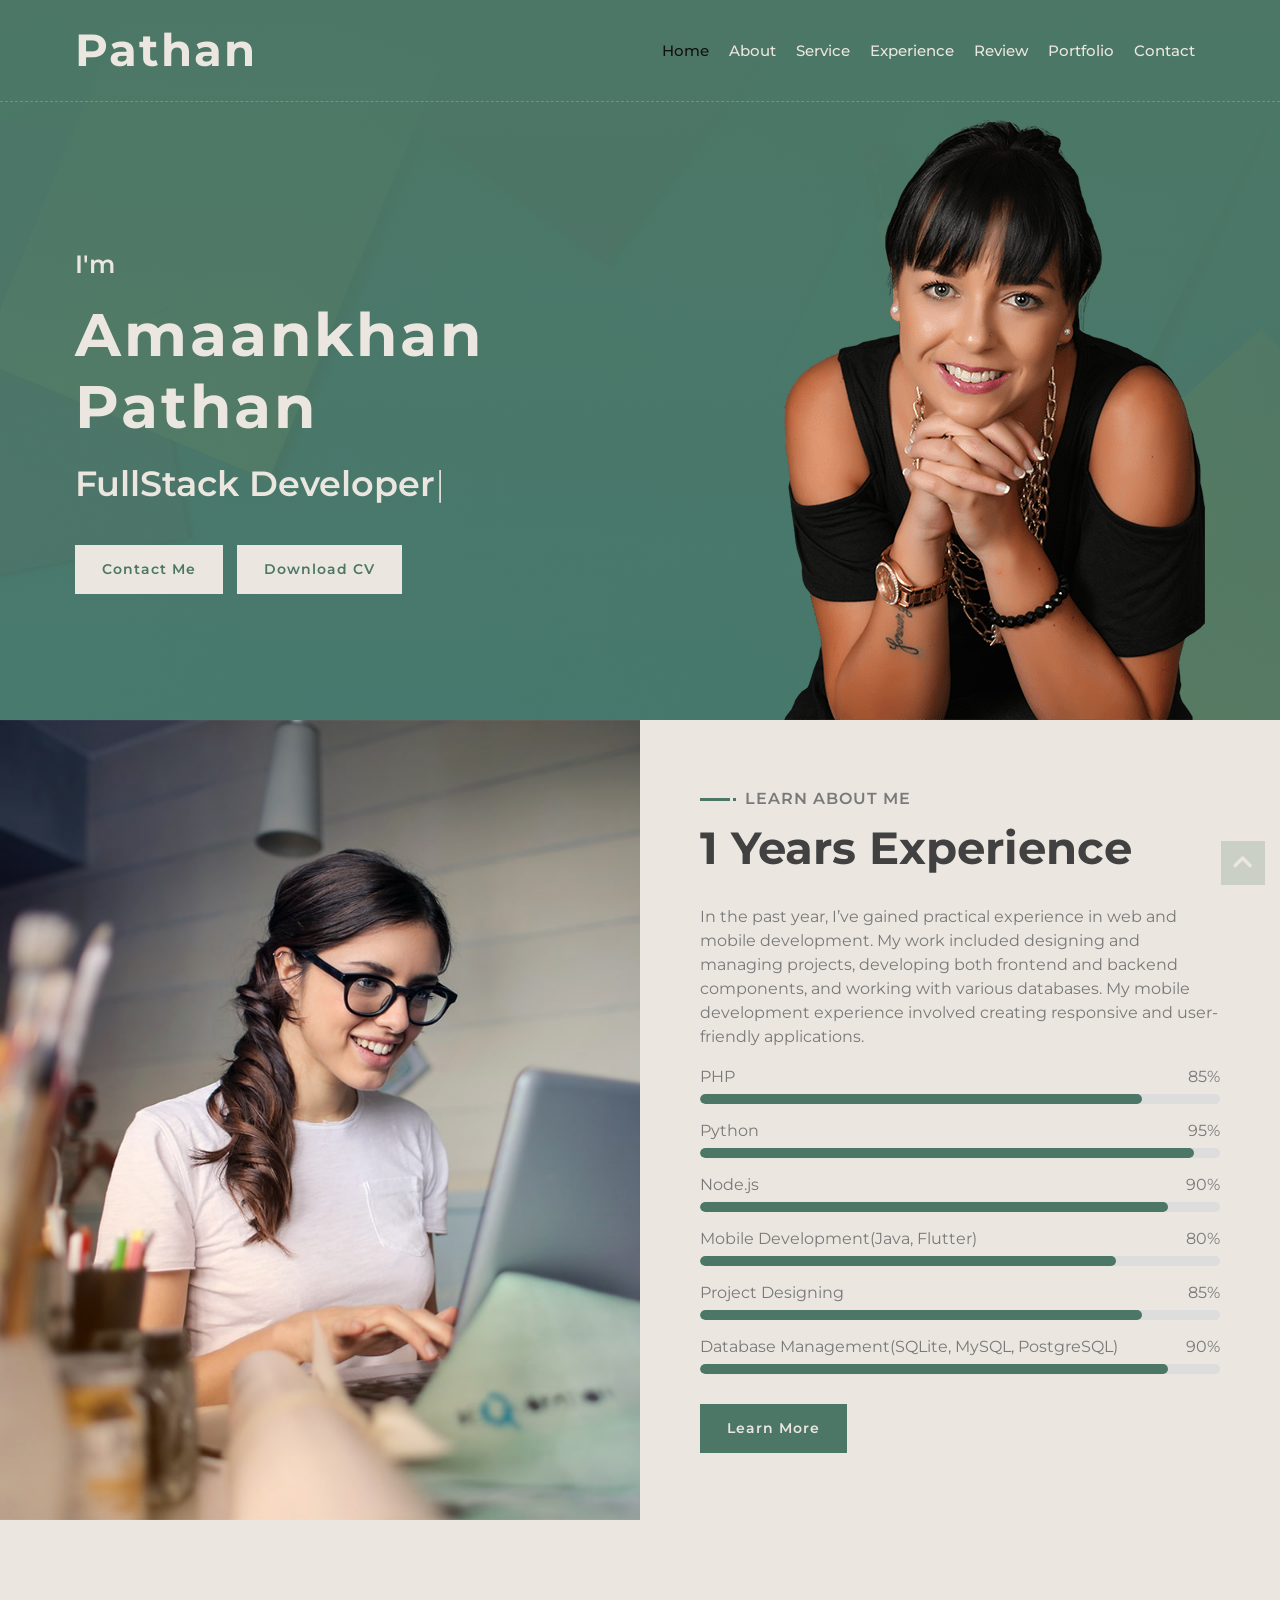
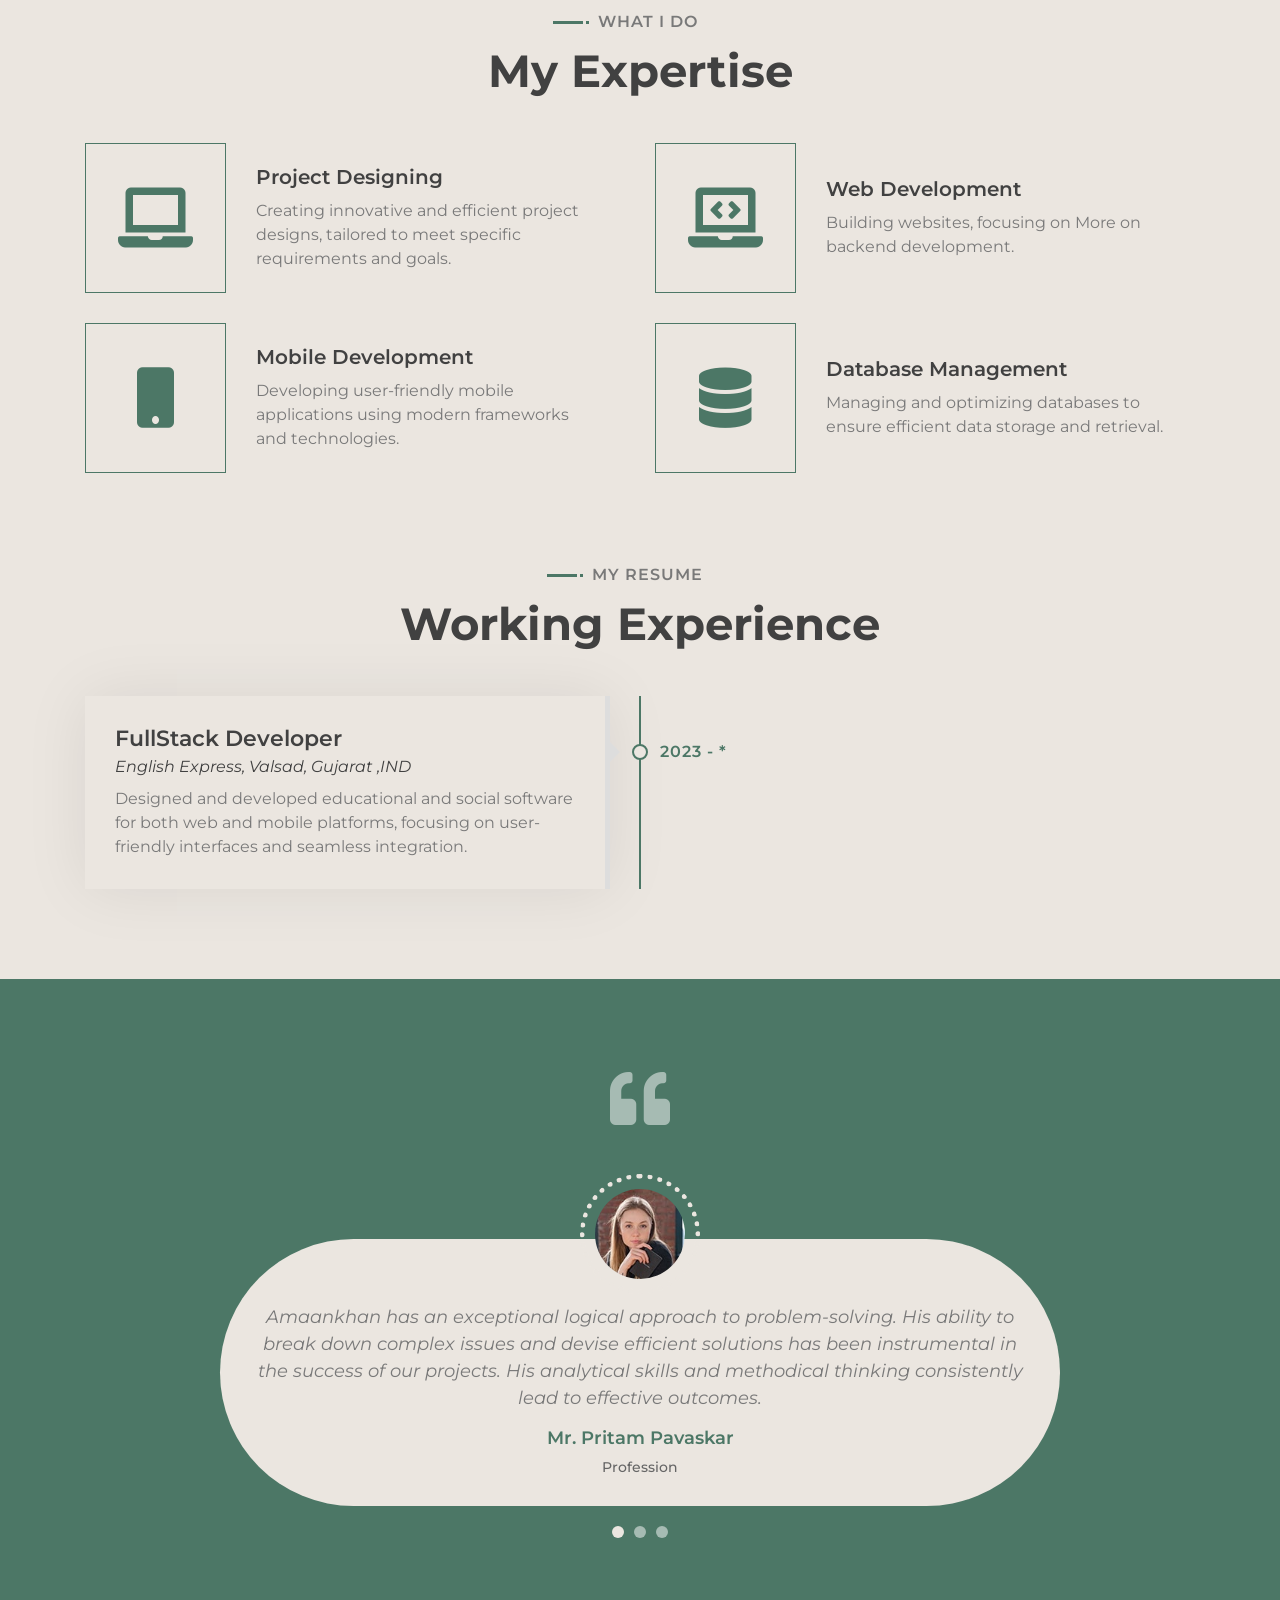
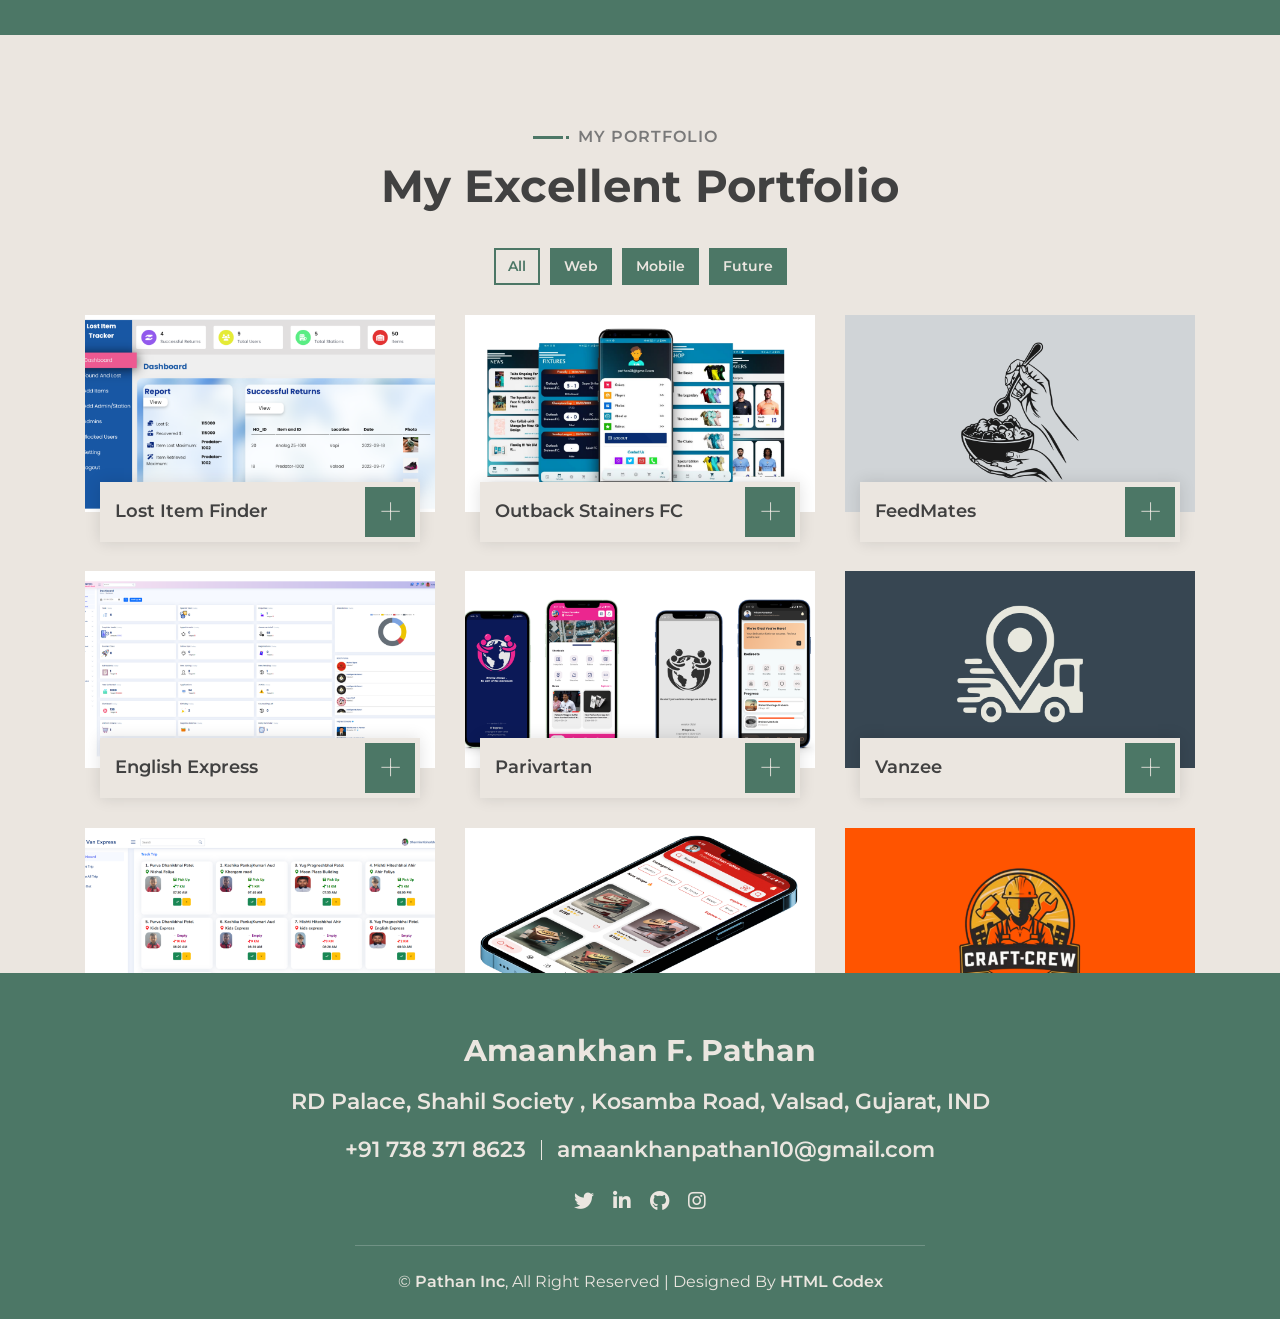
==== index.html @ 43e7b672 "Add files via upload" ====
<!DOCTYPE html>
<html lang="en">
    <head>
        <meta charset="utf-8">
        <title>Amaankhan Pathan - Portfolio</title>
        <meta content="width=device-width, initial-scale=1.0" name="viewport">
        <meta content="Free Website Template" name="keywords">
        <meta content="Free Website Template" name="description">

        <!-- Favicon -->
        <link href="img/favicon.ico" rel="icon">

        <!-- Google Font -->
        <link href="https://fonts.googleapis.com/css2?family=Montserrat:wght@300;400;500;600;700&display=swap" rel="stylesheet">

        <!-- CSS Libraries -->
        <link href="https://stackpath.bootstrapcdn.com/bootstrap/4.4.1/css/bootstrap.min.css" rel="stylesheet">
        <link href="https://cdnjs.cloudflare.com/ajax/libs/font-awesome/5.10.0/css/all.min.css" rel="stylesheet">
        <link href="lib/animate/animate.min.css" rel="stylesheet">
        <link href="lib/owlcarousel/assets/owl.carousel.min.css" rel="stylesheet">
        <link href="lib/lightbox/css/lightbox.min.css" rel="stylesheet">

        <!-- Template Stylesheet -->
        <link href="css/style.css" rel="stylesheet">
    </head>

    <body data-spy="scroll" data-target=".navbar" data-offset="51">
        <!-- Nav Bar Start -->
        <div class="navbar navbar-expand-lg bg-light navbar-light">
            <div class="container-fluid">
                <a href="index.html" class="navbar-brand">Pathan</a>
                <button type="button" class="navbar-toggler" data-toggle="collapse" data-target="#navbarCollapse">
                    <span class="navbar-toggler-icon"></span>
                </button>

                <div class="collapse navbar-collapse justify-content-between" id="navbarCollapse">
                    <div class="navbar-nav ml-auto">
                        <a href="#home" class="nav-item nav-link active">Home</a>
                        <a href="#about" class="nav-item nav-link">About</a>
                        <a href="#service" class="nav-item nav-link">Service</a>
                        <a href="#experience" class="nav-item nav-link">Experience</a>
                        <a href="#review" class="nav-item nav-link">Review</a>
                        <a href="#portfolio" class="nav-item nav-link">Portfolio</a>
                        <a href="#contact" class="nav-item nav-link">Contact</a>
                    </div>
                </div>
            </div>
        </div>
        <!-- Nav Bar End -->


        <!-- Hero Start -->
        <div class="hero" id="home">
            <div class="container-fluid">
                <div class="row align-items-center">
                    <div class="col-sm-12 col-md-6">
                        <div class="hero-content">
                            <div class="hero-text">
                                <p>I'm</p>
                                <h1>Amaankhan Pathan</h1>
                                <h2></h2>
                                <div class="typed-text">FullStack Developer</div>
                            </div>
                            <div class="hero-btn">
                                <a class="btn " href="#contact">Contact Me</a>
                                <a class="btn" href="resource/AmaanCV.pdf" download="AmaanCV.pdf" >Download CV</a>
                            </div>
                        </div>
                    </div>
                    <div class="col-sm-12 col-md-6 d-none d-md-block">
                        <div class="hero-image">
                            <img src="img/hero.png" alt="Hero Image">
                        </div>
                    </div>
                </div>
            </div>
        </div>
        <!-- Hero End -->


        <!-- About Start -->
        <div class="about wow fadeInUp" data-wow-delay="0.1s" id="about">
            <div class="container-fluid">
                <div class="row align-items-center">
                    <div class="col-lg-6">
                        <div class="about-img">
                            <img src="img/about.jpg" alt="Image">
                        </div>
                    </div>
                    <div class="col-lg-6">
                        <div class="about-content">
                            <div class="section-header text-left">
                                <p>Learn About Me</p>
                                <h2>1 Years Experience</h2>
                            </div>
                            <div class="about-text">
                                <p>
                                    In the past year, I’ve gained practical experience in web and mobile development. My work included designing and managing projects, developing both frontend and backend components, and working with various databases. My mobile development experience involved creating responsive and user-friendly applications.
                                </p>
                            </div>
                            <div class="skills">

                                <div class="skill-name">
                                    <p>PHP</p><p>85%</p>
                                </div>
                                <div class="progress">
                                    <div class="progress-bar" role="progressbar" aria-valuenow="85" aria-valuemin="0" aria-valuemax="100" style="width: 85%;"></div>
                                </div>
                                
                                <div class="skill-name">
                                    <p>Python</p><p>95%</p>
                                </div>
                                <div class="progress">
                                    <div class="progress-bar" role="progressbar" aria-valuenow="95" aria-valuemin="0" aria-valuemax="100" style="width: 95%;"></div>
                                </div>
                                
                                <div class="skill-name">
                                    <p>Node.js</p><p>90%</p>
                                </div>
                                <div class="progress">
                                    <div class="progress-bar" role="progressbar" aria-valuenow="90" aria-valuemin="0" aria-valuemax="100" style="width: 90%;"></div>
                                </div>
                                
                                <div class="skill-name">
                                    <p>Mobile Development(Java, Flutter)</p><p>80%</p>
                                </div>
                                <div class="progress">
                                    <div class="progress-bar" role="progressbar" aria-valuenow="80" aria-valuemin="0" aria-valuemax="100" style="width: 80%;"></div>
                                </div>

                                <div class="skill-name">
                                    <p>Project Designing</p><p>85%</p>
                                </div>
                                <div class="progress">
                                    <div class="progress-bar" role="progressbar" aria-valuenow="85" aria-valuemin="0" aria-valuemax="100" style="width: 85%;"></div>
                                </div>
                                
                                <div class="skill-name">
                                    <p>Database Management(SQLite, MySQL, PostgreSQL)</p><p>90%</p>
                                </div>
                                <div class="progress">
                                    <div class="progress-bar" role="progressbar" aria-valuenow="90" aria-valuemin="0" aria-valuemax="100" style="width: 90%;"></div>
                                </div>
                                
                                

                            </div>
                            <a class="btn" href="">Learn More</a>
                        </div>
                    </div>
                </div>
            </div>
        </div>
        <!-- About End -->
        
        
        <!-- Service Start -->
        <div class="service" id="service">
            <div class="container">
                <div class="section-header text-center wow zoomIn" data-wow-delay="0.1s">
                    <p>What I do</p>
                    <h2>My Expertise</h2>
                </div>
                <div class="row">
                    <div class="col-lg-6 wow fadeInUp" data-wow-delay="0.0s">
                        <div class="service-item">
                            <div class="service-icon">
                                <i class="fa fa-laptop"></i>
                            </div>
                            <div class="service-text">
                                <h3>Project Designing</h3>
                                <p>
                                    Creating innovative and efficient project designs, tailored to meet specific requirements and goals.
                                </p>
                            </div>
                        </div>
                    </div>
                    <div class="col-lg-6 wow fadeInUp" data-wow-delay="0.2s">
                        <div class="service-item">
                            <div class="service-icon">
                                <i class="fa fa-laptop-code"></i>
                            </div>
                            <div class="service-text">
                                <h3>Web Development</h3>
                                <p>
                                    Building websites, focusing on More on backend development.
                                </p>
                            </div>
                        </div>
                    </div>
                    <div class="col-lg-6 wow fadeInUp" data-wow-delay="0.4s">
                        <div class="service-item">
                            <div class="service-icon">
                                <i class="fa fa-mobile"></i>
                            </div>
                            <div class="service-text">
                                <h3>Mobile Development</h3>
                                <p>
                                    Developing user-friendly mobile applications using modern frameworks and technologies.
                                </p>
                            </div>
                        </div>
                    </div>
                    <div class="col-lg-6 wow fadeInUp" data-wow-delay="0.6s">
                        <div class="service-item">
                            <div class="service-icon">
                                <i class="fa fa-database"></i>
                            </div>
                            <div class="service-text">
                                <h3>Database Management</h3>
                                <p>
                                    Managing and optimizing databases to ensure efficient data storage and retrieval.
                                </p>
                            </div>
                        </div>
                    </div>
                </div>
            </div>
        </div>
        
        <!-- Service End -->
        
        
         <!-- Experience Start -->
        <div class="experience" id="experience">
            <div class="container">
                <header class="section-header text-center wow zoomIn" data-wow-delay="0.1s">
                    <p>My Resume</p>
                    <h2>Working Experience</h2>
                </header>
                <div class="timeline">
                    <div class="timeline-item left wow slideInLeft" data-wow-delay="0.1s">
                        <div class="timeline-text">
                            <div class="timeline-date">2023 - * </div>
                            <h2>FullStack Developer</h2>
                            <h4>English Express, Valsad, Gujarat ,IND</h4>
                            <p>
                                Designed and developed educational and social software for both web and mobile platforms, focusing on user-friendly interfaces and seamless integration.
                            </p>
                        </div>
                    </div>
                </div>
            </div>
        </div>
        <!-- Job Experience End -->
        
           
        <!-- Testimonial Start -->
        <div class="testimonial wow fadeInUp" data-wow-delay="0.1s" id="review">
            <div class="container">
                <div class="testimonial-icon">
                    <i class="fa fa-quote-left"></i>
                </div>
                <div class="owl-carousel testimonials-carousel">
                    <div class="testimonial-item">
                        <div class="testimonial-img">
                            <img src="img/testimonial-1.jpg" alt="Image">
                        </div>
                        <div class="testimonial-text">
                            <p>
                                Amaankhan has an exceptional logical approach to problem-solving. His ability to break down complex issues and devise efficient solutions has been instrumental in the success of our projects. His analytical skills and methodical thinking consistently lead to effective outcomes.
                            </p>
                            <h3>Mr. Pritam Pavaskar</h3>
                            <h4>Profession</h4>
                        </div>
                    </div>
                    <div class="testimonial-item">
                        <div class="testimonial-img">
                            <img src="img/testimonial-2.jpg" alt="Image">
                        </div>
                        <div class="testimonial-text">
                            <p>
                                Amaankhan consistently exceeds expectations in fulfilling client requirements. He listens carefully, understands the needs thoroughly, and delivers solutions that are not only on point but also enhance the overall user experience. His dedication to meeting and surpassing client goals is truly commendable.
                            </p>
                            <h3>Mr. Nizam Khan</h3>
                            <h4>Profession</h4>
                        </div>
                    </div>
                    <div class="testimonial-item">
                        <div class="testimonial-img">
                            <img src="img/testimonial-3.jpg" alt="Image">
                        </div>
                        <div class="testimonial-text">
                            <p>
                                Amaankhan's innovative mindset sets him apart from others. He approaches every project with creativity and a fresh perspective, always striving to introduce unique and effective solutions. His ability to think outside the box has resulted in some of the most distinctive and successful projects we've seen.
                            </p>
                            <h3>Mr Dhruv Surti</h3>
                            <h4>Profession</h4>
                        </div>
                    </div>
                </div>
            </div>
        </div>
        <!-- Testimonial End -->

      

        <!-- Portfolio Start -->
        <div class="portfolio" id="portfolio">
            <div class="container">
                <div class="section-header text-center wow zoomIn" data-wow-delay="0.1s">
                    <p>My Portfolio</p>
                    <h2>My Excellent Portfolio</h2>
                </div>
                <div class="row">
                    <div class="col-12">
                        <ul id="portfolio-filter">
                            <li data-filter="*" class="filter-active">All</li>
                            <li data-filter=".filter-1">Web</li>
                            <li data-filter=".filter-2">Mobile</li>
                            <li data-filter=".filter-3">Future</li>
                        </ul>
                    </div>
                </div>
                <div class="row portfolio-container">

                    <div class="col-lg-4 col-md-6 col-sm-12 portfolio-item filter-1 wow fadeInUp" data-wow-delay="0.0s">
                        <div class="portfolio-wrap">
                            <div class="portfolio-img">
                                <img src="img/portfolio-1.png" alt="Image">
                            </div>
                            <div class="portfolio-text">
                                <h3>Lost Item Finder</h3>
                                <a class="btn" href="img/portfolio-1.png" data-lightbox="portfolio">+</a>
                            </div>
                        </div>
                    </div>

                    <div class="col-lg-4 col-md-6 col-sm-12 portfolio-item filter-2 wow fadeInUp" data-wow-delay="0.2s">
                        <div class="portfolio-wrap">
                            <div class="portfolio-img">
                                <img src="img/portfolio-2.png" alt="Image">
                            </div>
                            <div class="portfolio-text">
                                <h3>Outback Stainers FC</h3>
                                <a class="btn" href="img/portfolio-2.png" data-lightbox="portfolio">+</a>
                            </div>
                        </div>
                    </div>

                    <div class="col-lg-4 col-md-6 col-sm-12 portfolio-item filter-3 wow fadeInUp" data-wow-delay="0.4s">
                        <div class="portfolio-wrap">
                            <div class="portfolio-img">
                                <img src="img/portfolio-3.png" alt="Image">
                            </div>
                            <div class="portfolio-text">
                                <h3>FeedMates</h3>
                                <a class="btn" href="img/portfolio-3.png" data-lightbox="portfolio">+</a>
                            </div>
                        </div>
                    </div>

                    <div class="col-lg-4 col-md-6 col-sm-12 portfolio-item filter-1 wow fadeInUp" data-wow-delay="0.6s">
                        <div class="portfolio-wrap">
                            <div class="portfolio-img">
                                <img src="img/portfolio-4.png" alt="Image">
                            </div>
                            <div class="portfolio-text">
                                <h3>English Express</h3>
                                <a class="btn" href="img/portfolio-4.png" data-lightbox="portfolio">+</a>
                            </div>
                        </div>
                    </div>

                    <div class="col-lg-4 col-md-6 col-sm-12 portfolio-item filter-2 wow fadeInUp" data-wow-delay="0.8s">
                        <div class="portfolio-wrap">
                            <div class="portfolio-img">
                                <img src="img/portfolio-5.png" alt="Image">
                            </div>
                            <div class="portfolio-text">
                                <h3>Parivartan</h3>
                                <a class="btn" href="img/portfolio-5.png" data-lightbox="portfolio">+</a>
                            </div>
                        </div>
                    </div>

                    <div class="col-lg-4 col-md-6 col-sm-12 portfolio-item filter-3 wow fadeInUp" data-wow-delay="1s">
                        <div class="portfolio-wrap">
                            <div class="portfolio-img">
                                <img src="img/portfolio-6.png" alt="Image">
                            </div>
                            <div class="portfolio-text">
                                <h3>Vanzee</h3>
                                <a class="btn" href="img/portfolio-6.png" data-lightbox="portfolio">+</a>
                            </div>
                        </div>
                    </div>

                    <div class="col-lg-4 col-md-6 col-sm-12 portfolio-item filter-1 wow fadeInUp" data-wow-delay="0.0s">
                        <div class="portfolio-wrap">
                            <div class="portfolio-img">
                                <img src="img/portfolio-7.png" alt="Image">
                            </div>
                            <div class="portfolio-text">
                                <h3>Van Express</h3>
                                <a class="btn" href="img/portfolio-7.png" data-lightbox="portfolio">+</a>
                            </div>
                        </div>
                    </div>

                    <div class="col-lg-4 col-md-6 col-sm-12 portfolio-item filter-2 wow fadeInUp" data-wow-delay="0.2s">
                        <div class="portfolio-wrap">
                            <div class="portfolio-img">
                                <img src="img/portfolio-8.png" alt="Image">
                            </div>
                            <div class="portfolio-text">
                                <h3>Nike Ecommerce</h3>
                                <a class="btn" href="img/portfolio-8.png" data-lightbox="portfolio">+</a>
                            </div>
                        </div>
                    </div>

                    <div class="col-lg-4 col-md-6 col-sm-12 portfolio-item filter-3 wow fadeInUp" data-wow-delay="0.4s">
                        <div class="portfolio-wrap">
                            <div class="portfolio-img">
                                <img src="img/portfolio-9.png" alt="Image">
                            </div>
                            <div class="portfolio-text">
                                <h3>CraftCrew</h3>
                                <a class="btn" href="img/portfolio-9.png" data-lightbox="portfolio">+</a>
                            </div>
                        </div>
                    </div>

                </div>
            </div>
        </div>
        <!-- Portfolio End -->


        <!-- Footer Start -->
        <div class="footer wow fadeIn" id="contact" data-wow-delay="0.3s">
            <div class="container-fluid">
                <div class="container">
                    <div class="footer-info">
                        <h2>Amaankhan F. Pathan</h2>
                        <h3>RD Palace, Shahil Society , Kosamba Road, Valsad, Gujarat, IND</h3>
                        <div class="footer-menu">
                            <p>+91 738 371 8623</p>
                            <p>amaankhanpathan10@gmail.com</p>
                        </div>
                        <div class="footer-social">
                            <a href=""><i class="fab fa-twitter"></i></a>
                            <a href=""><i class="fab fa-linkedin-in"></i></a>
                            <a href=""><i class="fab fa-github"></i></a>
                            <a href=""><i class="fab fa-instagram"></i></a>
                        </div>
                    </div>
                </div>
                <div class="container copyright">
                    <p>&copy; <a href="#">Pathan Inc</a>, All Right Reserved | 
					
					<!--/*** This template is free as long as you keep the footer author’s credit link/attribution link/backlink. If you'd like to use the template without the footer author’s credit link/attribution link/backlink, you can purchase the Credit Removal License from "https://htmlcodex.com/credit-removal". Thank you for your support. ***/-->
                    Designed By <a href="https://htmlcodex.com">HTML Codex</a></p>
                </div>
            </div>
        </div>
        <!-- Footer End -->
        
        
        <!-- Back to top button -->
        <a href="#" class="btn back-to-top"><i class="fa fa-chevron-up"></i></a>
        
        
        <!-- Pre Loader -->
        <div id="loader" class="show">
            <div class="loader"></div>
        </div>

        
        <!-- JavaScript Libraries -->
        <script src="https://code.jquery.com/jquery-3.4.1.min.js"></script>
        <script src="https://stackpath.bootstrapcdn.com/bootstrap/4.4.1/js/bootstrap.bundle.min.js"></script>
        <script src="lib/easing/easing.min.js"></script>
        <script src="lib/wow/wow.min.js"></script>
        <script src="lib/waypoints/waypoints.min.js"></script>
        <script src="lib/typed/typed.min.js"></script>
        <script src="lib/owlcarousel/owl.carousel.min.js"></script>
        <script src="lib/isotope/isotope.pkgd.min.js"></script>
        <script src="lib/lightbox/js/lightbox.min.js"></script>
        
        <!-- Contact Javascript File -->
        <script src="mail/jqBootstrapValidation.min.js"></script>
        <script src="mail/contact.js"></script>

        <!-- Template Javascript -->
        <script src="js/main.js"></script>
    </body>
</html>
---- css/style.css ----
/*******************************/
/********* General CSS *********/
/*******************************/
body {
    color: #797979;
    background: #ebe6e0;
    font-family: 'Montserrat', sans-serif;
}

h1,
h2, 
h3, 
h4,
h5, 
h6 {
    color: #414141;
}

a {
    color: #313131;
    transition: .3s;
}

a:hover,
a:active,
a:focus {
    color: #4c7766;
    outline: none;
    text-decoration: none;
}

.btn:focus,
.form-control:focus {
    box-shadow: none;
}

.container-fluid {
    max-width: 1366px;
}

.btn {
    padding: 12px 25px;
    font-size: 14px;
    font-weight: 600;
    letter-spacing: 1px;
    color: #ebe6e0;
    background: #4c7766;
    border: 2px solid transparent;
    border-radius: 0;
    box-shadow: inset 0 0 0 50px #4c7766;
    transition: ease-out 0.3s;
    -webkit-transition: ease-out 0.3s;
    -moz-transition: ease-out 0.3s;
}

.btn:hover {
    color: #4c7766;
    background: transparent;
    box-shadow: inset 0 0 0 0 #4c7766;
    border-color: #4c7766;
}

#loader {
    position: fixed;
    top: 0;
    right: 0;
    bottom: 0;
    left: 0;
    display: flex;
    align-items: center;
    justify-content: center;
    background: #ebe6e0;
    opacity: 0;
    visibility: hidden;
    -webkit-transition: opacity .3s ease-out, visibility 0s linear .3s;
    -o-transition: opacity .3s ease-out, visibility 0s linear .3s;
    transition: opacity .3s ease-out, visibility 0s linear .3s;
    z-index: 999;
}

#loader.show {
    -webkit-transition: opacity .6s ease-out, visibility 0s linear 0s;
    -o-transition: opacity .6s ease-out, visibility 0s linear 0s;
    transition: opacity .6s ease-out, visibility 0s linear 0s;
    visibility: visible;
    opacity: 1;
}

#loader .loader {
    position: relative;
    width: 45px;
    height: 45px;
    border: 5px solid #dddddd;
    border-top: 5px solid #4c7766;
    border-radius: 50%;
    -webkit-animation: spin 2s linear infinite;
    animation: spin 2s linear infinite;
}

@-webkit-keyframes spin {
    0% { -webkit-transform: rotate(0deg); }
    100% { -webkit-transform: rotate(360deg); }
}

@keyframes spin {
    0% { transform: rotate(0deg); }
    100% { transform: rotate(360deg); }
}

.back-to-top {
    position: fixed;
    display: none;
    width: 44px;
    height: 44px;
    padding: 8px 0;
    text-align: center;
    line-height: 1;
    font-size: 22px;
    right: 15px;
    bottom: 15px;
    z-index: 9;
}

.back-to-top i {
    color: #ebe6e0;
}

.back-to-top:hover i {
    color: #414141;
}


/**********************************/
/*********** Nav Bar CSS **********/
/**********************************/
.navbar {
    position: relative;
    transition: .5s;
    z-index: 999;
}

.navbar.nav-sticky {
    position: fixed;
    top: 0;
    width: 100%;
    box-shadow: 0 2px 5px rgba(0, 0, 0, .3);
}

.navbar .navbar-brand {
    margin: 0;
    font-size: 45px;
    line-height: 0px;
    font-weight: 700;
    letter-spacing: 2px;
    transition: .5s;
    
}

.navbar .navbar-brand img {
    max-width: 100%;
    max-height: 40px;
}

.navbar .dropdown-menu {
    margin-top: 0;
    border: 0;
    border-radius: 0;
    background: #f8f9fa;
}

@media (min-width: 992px) {
    .navbar {
        position: absolute;
        width: 100%;
        padding: 30px 60px;
        background: transparent !important;
        border-bottom: 1px dashed rgba(256, 256, 256, .2);
        z-index: 9;
    }
    
    .navbar.nav-sticky {
        padding: 10px 60px;
        background: #ebe6e0 !important;
    }
    
    .navbar .navbar-brand {
        color: #ebe6e0;
    }
    
    .navbar.nav-sticky .navbar-brand {
        color: #4c7766;
    }

    .navbar-light .navbar-nav .nav-link,
    .navbar-light .navbar-nav .nav-link:focus {
        padding: 10px 10px 8px 10px;
        color: #ebe6e0;
        font-size: 15px;
        font-weight: 500;
    }
    
    .navbar-light.nav-sticky .navbar-nav .nav-link,
    .navbar-light.nav-sticky .navbar-nav .nav-link:focus {
        color: #414141;
    }

    .navbar-light .navbar-nav .nav-link:hover,
    .navbar-light .navbar-nav .nav-link.active {
        color: #111111;
    }
    
    .navbar-light.nav-sticky .navbar-nav .nav-link:hover,
    .navbar-light.nav-sticky .navbar-nav .nav-link.active {
        color: #4c7766;
    }
}

@media (max-width: 991.98px) {   
    .navbar {
        padding: 15px;
        background: #ebe6e0 !important;
    }
    
    .navbar .navbar-brand {
        color: #4c7766;
    }
    
    .navbar .navbar-nav {
        margin-top: 15px;
    }
    
    .navbar a.nav-link {
        padding: 5px;
    }
    
    .navbar .dropdown-menu {
        box-shadow: none;
    }
}


/*******************************/
/********** Hero CSS ***********/
/*******************************/
.hero {
    position: relative;
    width: 100%;
    margin-bottom: 45px;
    padding: 120px 0 0 0;
    overflow: hidden;
    background: linear-gradient(#4c7766, #4c7766ef), url(../img/hero-bg.jpg);
    background-position: center;
    background-repeat: no-repeat;
    background-size: cover;
}

.hero .container-fluid {
    padding: 0;
}

.hero .hero-image {
    position: relative;
    text-align: right;
    padding-right: 75px;
}

.hero .hero-image img {
    max-width: 80%;
    max-height: 80%;
}

.hero .hero-content {
    position: relative;
    padding-left: 75px;
    display: flex;
    align-items: flex-start;
    justify-content: center;
    flex-direction: column;
}

.hero .hero-text p {
    color: #ebe6e0;
    font-size: 25px;
    font-weight: 600;
    margin-bottom: 15px;
}

.hero .hero-text h1 {
    color: #ebe6e0;
    font-size: 60px;
    font-weight: 700;
    letter-spacing: 3px;
    margin-bottom: 15px;
}

.hero .hero-text h2 {
    display: inline-block;
    margin: 0;
    height: 35px;
    color: #ebe6e0;
    font-size: 35px;
    font-weight: 600;
}

.hero .hero-text .typed-text {
    display: none;
}

.hero .hero-text .typed-cursor {
    font-size: 35px;
    font-weight: 300;
    color: #ebe6e0;
}

.hero .hero-btn .btn {
    margin-top: 35px;
    color: #4c7766;
    background: #ebe6e0;
    box-shadow: inset 0 0 0 50px #ebe6e0;
}

.hero .hero-btn .btn:hover {
    color: #ebe6e0;
    background: transparent;
    box-shadow: inset 0 0 0 0 #ebe6e0;
    border-color: #ebe6e0;
}

.hero .hero-btn .btn:first-child {
    margin-right: 10px;
}

@media (max-width: 991.98px) {
    .hero {
        padding-top: 60px;
    }
    
    .hero .hero-content {
        padding: 0 15px;
    }
    
    .hero .hero-text p {
        font-size: 20px;
    }
    
    .hero .hero-text h1 {
        font-size: 45px;
    }
    
    .hero .hero-text h2 {
        font-size: 25px;
        height: 25px;
    }
    
    .hero .hero-btn .btn {
        padding: 12px 30px;
        letter-spacing: 1px;
    }
}

@media (max-width: 767.98px) {
    .hero {
        padding-top: 60px;
        padding-bottom: 60px;
    }
    
    .hero,
    .hero .hero-text,
    .hero .hero-btn {
        width: 100%;
        text-align: center;
    }
    
    .hero .hero-text p {
        font-size: 18px;
    }
    
    .hero .hero-text h1 {
        font-size: 35px;
    }
    
    .hero .hero-text h2 {
        font-size: 22px;
        height: 22px;
    }
    
    .hero .hero-btn .btn {
        padding: 10px 15px;
        letter-spacing: 1px;
    }
}

@media (max-width: 575.98px) {
    .hero .hero-text p {
        font-size: 16px;
    }
    
    .hero .hero-text h1 {
        font-size: 30px;
    }
    
    .hero .hero-text h2 {
        font-size: 18px;
        height: 18px;
    }
    
    .hero .hero-btn .btn {
        padding: 8px 10px;
        letter-spacing: 0;
    }
}


/*******************************/
/******* Section Header ********/
/*******************************/
.section-header {
    position: relative;
    margin-bottom: 45px;
}

.section-header p {
    display: inline-block;
    margin: 0 30px;
    margin-bottom: 10px;
    padding-left: 15px;
    position: relative;
    font-size: 16px;
    font-weight: 600;
    letter-spacing: 1px;
    text-transform: uppercase;
    background: #ebe6e0;
}

.section-header p::before {
    position: absolute;
    content: "";
    height: 3px;
    top: 11px;
    right: 0;
    left: -30px;
    background: #4c7766;
    z-index: -1;
}

.section-header p::after {
    position: absolute;
    content: "";
    width: 3px;
    height: 3px;
    top: 11px;
    left: 3px;
    background: #4c7766;
    z-index: 1;
}

.section-header h2 {
    margin: 0;
    position: relative;
    font-size: 45px;
    font-weight: 700;
}

@media (max-width: 767.98px) {
    .section-header h2 {
        font-size: 30px;
    }
}


/*******************************/
/********** About CSS **********/
/*******************************/
.about {
    position: relative;
    width: 100%;
    margin: -45px 0 45px 0;
}

.about .col-lg-6 {
    padding: 0;
}

.about .section-header {
    margin-bottom: 30px;
}

.about .about-img {
    position: relative;
    height: 100%;
}

.about .about-img img {
    position: relative;
    width: 100%;
    height: 100%;
    object-fit: cover;
}

.about .about-content {
    padding: 0 60px;
}

.about .about-text p {
    font-size: 16px;
}

.about .skills {
    margin-bottom: 30px;
}

.about .skill-name {
    margin-top: 15px;
}

.about .skill-name p {
    display: inline-block;
    margin-bottom: 5px;
    font-size: 16px;
    font-weight: 400;
}

.about .skill-name p:last-child {
    float: right;
}

.about .progress {
    height: 10px;
    border-radius: 10px;
    background: #dddddd;
}

.about .progress .progress-bar {
    width: 0px;
    background: #4c7766;
    border-radius: 10px;
    transition: 2s;
}

.about .about-text a.btn {
    margin-top: 15px;
}

@media (max-width: 991.98px) {
    .about .about-content {
        padding: 45px 15px 0 15px;
    }
}


/*******************************/
/******* Experience CSS ********/
/*******************************/
.experience {
    position: relative;
    padding: 45px 0 15px 0;
}

.experience .timeline {
    position: relative;
    width: 100%;
}

.experience .timeline::after {
    content: '';
    position: absolute;
    width: 2px;
    background: #4c7766;
    top: 0;
    bottom: 0;
    left: 50%;
    margin-left: -1px;
}

.experience .timeline .timeline-item {
    position: relative;
    background: inherit;
    width: 50%;
    margin-bottom: 30px;
}

.experience .timeline .timeline-item.left {
    left: 0;
    padding-right: 30px;
}

.experience .timeline .timeline-item.right {
    left: 50%;
    padding-left: 30px;
}

.experience .timeline .timeline-item::after {
    content: '';
    position: absolute;
    width: 16px;
    height: 16px;
    top: 48px;
    right: -8px;
    background: #ebe6e0;
    border: 2px solid #4c7766;
    border-radius: 16px;
    z-index: 1;
}

.experience .timeline .timeline-item.right::after {
    left: -8px;
}

.experience .timeline .timeline-item::before {
  content: '';
  position: absolute;
  width: 0;
  height: 0;
  top: 46px;
  right: 10px;
  z-index: 1;
  border: 10px solid;
  border-color: transparent transparent transparent #dddddd;
}

.experience .timeline .timeline-item.right::before {
  left: 10px;
  border-color: transparent #dddddd transparent transparent;
}

.experience .timeline .timeline-date {
    position: absolute;
    width: 100%;
    top: 44px;
    font-size: 16px;
    font-weight: 600;
    color: #4c7766;
    text-transform: uppercase;
    letter-spacing: 1px;
    z-index: 1;
}

.experience .timeline .timeline-item.left .timeline-date {
    text-align: left;
    left: calc(100% + 55px);
}

.experience .timeline .timeline-item.right .timeline-date {
    text-align: right;
    right: calc(100% + 55px);
}

.experience .timeline .timeline-text {
    padding: 30px;
    background: #ebe6e0;
    position: relative;
    border-right: 5px solid #dddddd;
    box-shadow: 0 0 60px rgba(0, 0, 0, .08);
}

.experience .timeline .timeline-item.right .timeline-text {
    border-right: none;
    border-left: 5px solid #dddddd;
}

.experience .timeline .timeline-text h2 {
    margin: 0 0 5px 0;
    font-size: 22px;
    font-weight: 600;
}

.experience .timeline .timeline-text h4 {
    margin: 0 0 10px 0;
    font-size: 16px;
    font-style: italic;
    font-weight: 400;
}

.experience .timeline .timeline-text p {
    margin: 0;
    font-size: 16px;
}

@media (max-width: 767.98px) {
    .experience .timeline::after {
        left: 8px;
    }

    .experience .timeline .timeline-item {
        width: 100%;
        padding-left: 38px;
    }
    
    .experience .timeline .timeline-item.left {
        padding-right: 0;
    }
    
    .experience .timeline .timeline-item.right {
        left: 0%;
        padding-left: 38px;
    }

    .experience .timeline .timeline-item.left::after, 
    .experience .timeline .timeline-item.right::after {
        left: 0;
    }
    
    .experience .timeline .timeline-item.left::before,
    .experience .timeline .timeline-item.right::before {
        left: 18px;
        border-color: transparent #dddddd transparent transparent;
    }
    
    .experience .timeline .timeline-item.left .timeline-date,
    .experience .timeline .timeline-item.right .timeline-date {
        position: relative;
        top: 0;
        right: auto;
        left: 0;
        text-align: left;
        margin-bottom: 10px;
    }
    
    .experience .timeline .timeline-item.left .timeline-text,
    .experience .timeline .timeline-item.right .timeline-text {
        border-right: none;
        border-left: 5px solid #dddddd;
    }
}


/*******************************/
/********* Service CSS *********/
/*******************************/
.service {
    position: relative;
    width: 100%;
    padding: 45px 0 15px 0;
}

.service .service-item {
    position: relative;
    margin-bottom: 30px;
    display: flex;
    align-items: center;
    box-shadow: inset 0 0 0 0 transparent;
    transition: ease-out 0.5s;
}

.service .service-item:hover {
    box-shadow: inset 800px 0 0 0 #4c7766;
}

.service .service-icon {
    position: relative;
    width: 150px;
    min-height: 150px;
    display: flex;
    align-items: center;
    justify-content: center;
    border: 1px solid #4c7766;
    background: #ebe6e0;
}

.service .service-icon i {
    position: relative;
    font-size: 60px;
    color: #4c7766;
    transition: .3s;
}

.service .service-item:hover i {
    font-size: 75px;
}

.service .service-text {
    position: relative;
    width: calc(100% - 120px);
    padding: 0 30px;
}

.service .service-text h3 {
    margin-bottom: 10px;
    font-size: 20px;
    font-weight: 600;
    transition: 1s;
}

.service .service-text p {
    margin: 0;
    font-size: 16px;
    transition: 1s;
}

.service .service-item:hover .service-text h3,
.service .service-item:hover .service-text p {
    color: #ebe6e0;
}

@media (max-width: 575.98px) {
    .service .service-text h3 {
        font-size: 16px;
        margin-bottom: 5px;
    }
    
    .service .service-text p {
        font-size: 14px;
    }
}


/*******************************/
/******** Portfolio CSS ********/
/*******************************/
.portfolio {
    position: relative;
    padding: 45px 0 15px 0;
}

.portfolio #portfolio-filter {
    padding: 0;
    margin: -15px 0 25px 0;
    list-style: none;
    font-size: 0;
    text-align: center;
}

.portfolio #portfolio-filter li {
    cursor: pointer;
    display: inline-block;
    margin: 5px;
    padding: 6px 12px;
    font-size: 14px;
    font-weight: 600;
    color: #ebe6e0;
    background: #4c7766;
    border: 2px solid transparent;
    border-radius: 0;
    box-shadow: inset 0 0 0 50px #4c7766;
    transition: ease-out 0.3s;
    -webkit-transition: ease-out 0.3s;
    -moz-transition: ease-out 0.3s;
}

.portfolio #portfolio-filter li:hover,
.portfolio #portfolio-filter li.filter-active {
    color: #4c7766;
    background: transparent;
    box-shadow: inset 0 0 0 0 #4c7766;
    border-color: #4c7766;
}

.portfolio .portfolio-item {
    position: relative;
}

.portfolio .portfolio-wrap {
    position: relative;
    width: 100%;
}

.portfolio .portfolio-img {
    position: relative;
    overflow: hidden;
}

.portfolio .portfolio-img img {
    position: relative;
    width: 100%; 
    height: 100%; 
    object-fit: cover;
    transform: scale(1.1);
    transition: .5s;
}

.portfolio .portfolio-item:hover img {
    margin-left: 15px;
}

.portfolio .portfolio-text {
    position: relative;
    height: 60px;
    width: calc(100% - 30px);
    margin: -30px 15px 30px 15px;
    display: flex;
    align-items: center;
    background: #ebe6e0;
    box-shadow: 0 0 15px rgba(0, 0, 0, .12);
}

.portfolio .portfolio-text h3 {
    width: calc(100% - 70px);
    font-size: 18px;
    font-weight: 600;
    margin: 0 0 0 15px;
    white-space: nowrap;
    overflow: hidden;
}

.portfolio .portfolio-text a.btn {
    width: 50px;
    height: 50px;
    padding: 0 0 2px 1px;
    display: flex;
    align-items: center;
    justify-content: center;
    font-size: 45px;
    font-weight: 100;
}

.portfolio .portfolio-item:hover a.btn {
    color: #4c7766;
    background: transparent;
    box-shadow: inset 0 0 0 0 #4c7766;
    border-color: #4c7766;
}


/*******************************/
/********* Banner CSS **********/
/*******************************/
.banner {
    position: relative;
    width: 100%;
    margin: 45px 0;
    padding: 90px 0;
    background: #4c7766;
}

.banner .container {
    max-width: 750px;
    text-align: center;
}

.banner .section-header {
    margin-bottom: 20px;
}

.banner .section-header p {
    color: #414141;
    background: transparent;
}

.banner .section-header p::after {
    display: none;
}

.banner .section-header h2 {
    color: #ebe6e0;
}

.banner .section-header h2 span {
    color: #414141;
    font-size: 50px;
}

.banner .banner-text p {
    font-size: 18px;
    color: #ebe6e0;
}

.banner .banner-text .btn {
    margin-top: 15px;
    color: #4c7766;
    background: #ebe6e0;
    box-shadow: inset 0 0 0 50px #ebe6e0;
}

.banner .banner-text .btn:hover {
    color: #ebe6e0;
    background: transparent;
    box-shadow: inset 0 0 0 0 #ebe6e0;
    border-color: #ebe6e0;
}


/*******************************/
/********* Pricing CSS *********/
/*******************************/
.price {
    position: relative;
    width: 100%;
    padding: 45px 0 15px 0;
}

.price .row {
    padding: 0 15px;
}

.price .col-md-4 {
    padding: 0;
}

.price .price-item {
    position: relative;
    margin-bottom: 30px;
    background: #ebe6e0;
}

.price .featured-item {
    box-shadow: 0 0 30px rgba(0, 0, 0, .2);
    z-index: 1;
}

.price .price-header,
.price .price-body,
.price .price-footer {
    position: relative;
    text-align: center;
}

.price .price-header {
    padding: 45px 0 30px 0;
    color: #414141;
}

.price .price-item.featured-item .price-header {
    color: #4c7766;
}

.price .price-title h2 {
    font-size: 25px;
    font-weight: 400;
    text-transform: uppercase;
}

.price .price-prices h2 {
    font-size: 45px;
    font-weight: 700;
    margin-left: 10px;
}

.price .price-prices h2 small {
    position: absolute;
    font-size: 18px;
    font-weight: 400;
    margin-top: 9px;
    margin-left: -12px;
}

.price .price-prices h2 span {
    margin-left: 1px;
    font-size: 18px;
    font-weight: 400;
}

.price .price-item.featured-item h2 {
    color: #4c7766;
}

.price .price-body {
    padding: 0 0 20px 0;
}

.price .price-description ul {
    margin: 0;
    padding: 0;
    list-style: none;
}

.price .price-description ul li {
    padding: 0 0 20px 0;
}

.price .price-item .price-action {
    padding-bottom: 45px;
}

.price .price-item .price-action .btn {
    color: #ebe6e0;
    background: #414141;
    box-shadow: inset 0 0 0 50px #414141;
}

.price .price-item .price-action .btn:hover {
    color: #414141;
    background: transparent;
    box-shadow: inset 0 0 0 0 #414141;
    border-color: #414141;
}

.price .price-item.featured-item .price-action .btn {
    color: #ebe6e0;
    background: #4c7766;
    box-shadow: inset 0 0 0 50px #4c7766;
}

.price .price-item.featured-item .price-action .btn:hover {
    color: #4c7766;
    background: transparent;
    box-shadow: inset 0 0 0 0 #4c7766;
    border-color: #4c7766;
}


/*******************************/
/*********** Team CSS **********/
/*******************************/
.team {
    position: relative;
    width: 100%;
    padding: 45px 0 15px 0;
}

.team .team-item {
    position: relative;
    background: #ebe6e0;
    margin-bottom: 30px;
    display: flex;
    align-items: center;
    justify-content: flex-start;
    box-shadow: inset 0 0 0 0 transparent;
    transition: ease-out 0.5s;
}

.team .team-img {
    position: relative;
    width: 50%;
    overflow: hidden;
}

.team .team-img img {
    position: relative;
    width: 100%;
    transition: .5s;
}

.team .team-text {
    position: relative;
    width: 50%;
    padding: 0 30px;
}

.team .team-text h2 {
    color: #4c7766;
    font-size: 18px;
    font-weight: 600;
    margin-bottom: 5px;
    transition: 1s;
}

.team .team-text h4 {
    font-size: 14px;
    font-weight: 600;
    margin-bottom: 15px;
    transition: 1s;
}

.team .team-text p {
    margin-bottom: 20px;
    transition: 1s;
}

.team .team-social {
    position: relative;
    display: flex;
    align-items: center;
    justify-content: flex-start;
}

.team .team-social a.btn {
    width: 35px;
    height: 35px;
    padding: 0;
    display: flex;
    align-items: center;
    justify-content: center;
    font-size: 14px;
    font-weight: normal;
    margin-right: 5px;
}

.team .team-item:hover {
    box-shadow: inset 800px 0 0 0 #4c7766;
}

.team .team-item:hover .team-img img {
    transform: scale(1.2);
}

.team .team-item:hover .team-text h2,
.team .team-item:hover .team-text h4,
.team .team-item:hover .team-text p {
    color: #ebe6e0;
}

.team .team-item:hover .team-social a.btn {
    background: #ebe6e0;
}

.team .team-item:hover .team-social a.btn:hover {
    border-color: #ebe6e0;
}

@media(max-width: 575.98px) {
    .team .team-text {
        padding: 0 15px;
    }
    
    .team .team-text h2 {
        font-size: 16px;
        margin-bottom: 0;
    }

    .team .team-text h4 {
        margin-bottom: 5px;
    }

    .team .team-text p {
        font-size: 14px;
        line-height: 18px;
        margin-bottom: 10px;
    }
}


/*******************************/
/******* Testimonial CSS *******/
/*******************************/
.testimonial {
    position: relative;
    margin: 45px 0;
    padding: 90px 0;
    background: #4c7766;
}

.testimonial .container {
    max-width: 900px;
}

.testimonial .testimonial-icon {
    margin-bottom: 45px;
    text-align: center;
}

.testimonial .testimonial-icon i {
    font-size: 60px;
    color: rgba(256, 256, 256, .5);
}

.testimonial .testimonial-item {
    position: relative;
    margin: 0 15px;
    text-align: center;
}

.testimonial .testimonial-img {
    position: relative;
    margin-bottom: 15px;
    z-index: 1;
}

.testimonial .testimonial-item img {
    margin: 0 auto;
    width: 120px;
    padding: 10px;
    border: 5px dotted #ebe6e0;
    border-radius: 100px;
}

.testimonial .testimonial-text {
    position: relative;
    margin-top: -70px;
    padding: 65px 35px 30px 35px;
    text-align: center;
    background: #ebe6e0;
    border-radius: 500px;
}

.testimonial .testimonial-item p {
    font-size: 18px;
    font-style: italic;
}

.testimonial .testimonial-text h3 {
    color: #4c7766;
    font-size: 18px;
    font-weight: 600;
    margin-bottom: 10px;
}

.testimonial .testimonial-text h4 {
    color: #666666;
    font-size: 14px;
    margin-bottom: 0;
}

.testimonial .owl-dots {
    margin-top: 15px;
    text-align: center;
}

.testimonial .owl-dot {
    display: inline-block;
    margin: 0 5px;
    width: 12px;
    height: 12px;
    border-radius: 50%;
    background: rgba(256, 256, 256, .5);
}

.testimonial .owl-dot.active {
    background: #ebe6e0;
}


/*******************************/
/********* Contact CSS *********/
/*******************************/
.contact {
    position: relative;
    width: 100%;
    margin: 45px 0;
    background: #4c7766;
}

.contact .container-fluid {
    background: url(../img/contact.jpg) left center no-repeat;
    background-size: contain;
}

.contact .contact-form {
    position: relative;
    padding: 90px 0 90px 45px;
    background: #4c7766;
}

.contact .contact-form input {
    color: #ebe6e0;
    padding: 15px 0;
    background: none;
    border-radius: 0;
    border: none;
    border-bottom: 1px solid rgba(256, 256, 256, .5);
}

.contact .contact-form textarea {
    color: #ebe6e0;
    height: 90px;
    padding: 15px 0;
    background: none;
    border-radius: 0;
    border: none;
    border-bottom: 1px solid rgba(256, 256, 256, .5);
}

.contact .contact-form .form-control::placeholder {
    color: #ebe6e0;
    opacity: 1;
}

.contact .contact-form .form-control:-ms-input-placeholder,
.contact .contact-form .form-control::-ms-input-placeholder {
    color: #ebe6e0;
}

.contact .contact-form .btn {
    margin-top: 35px;
    color: #4c7766;
    background: #ebe6e0;
    box-shadow: inset 0 0 0 50px #ebe6e0;
}

.contact .contact-form .btn:hover {
    color: #ebe6e0;
    background: transparent;
    box-shadow: inset 0 0 0 0 #ebe6e0;
    border-color: #ebe6e0;
}

.contact .help-block ul {
    margin: 0;
    padding: 0;
    list-style-type: none;
    font-size: 14px;
    font-style: italic;
    color: #ebe6e0;
}

@media (max-width: 767.98px) {
    .contact .container-fluid {
        background: none;
    }
    
    .contact .contact-form {
        padding: 90px 0;
    }
}


/*******************************/
/*********** Blog CSS **********/
/*******************************/
.blog {
    position: relative;
    width: 100%;
    padding: 45px 0 15px 0;
}

.blog .blog-item {
    position: relative;
    margin-bottom: 30px;
}

.blog .blog-img {
    position: relative;
    width: 100%;
    overflow: hidden;
}

.blog .blog-img img {
    width: 100%;
    transition: .5s;
}

.blog .blog-item:hover img {
    transform: scale(1.1);
}

.blog .blog-text {
    position: relative;
    padding: 30px;
    border-right: 1px solid rgba(0, 0, 0, .07);
    border-bottom: 1px solid rgba(0, 0, 0, .07);
    border-left: 1px solid rgba(0, 0, 0, .07);
}

.blog .blog-text h2 {
    font-size: 25px;
    font-weight: 600;
}

.blog .blog-text p {
    margin-bottom: 10px;
}

.blog .blog-item a.btn {
    margin-top: 10px;
    padding: 8px 15px;
}

.blog .blog-item a.btn i {
    margin-left: 5px;
}

.blog .blog-meta {
    position: relative;
    display: flex;
    margin-bottom: 15px;
}

.blog .blog-meta p {
    margin: 0 10px 0 0;
    font-size: 13px;
}

.blog .blog-meta i {
    color: #414141;
    margin-right: 5px;
}

.blog .blog-meta p:last-child {
    margin: 0;
}


/*******************************/
/********* Footer CSS **********/
/*******************************/
.footer {
    position: relative;
    margin-top: 45px;
    background: #4c7766;
}

.footer .container-fluid {
    padding: 60px 0 0 0;
}

.footer .footer-info {
    position: relative;
    width: 100%;
    text-align: center;
}

.footer .footer-info h2 {
    margin-bottom: 20px;
    font-size: 30px;
    font-weight: 700;
    color: #ebe6e0;
}

.footer .footer-info h3 {
    margin-bottom: 25px;
    font-size: 22px;
    font-weight: 600;
    color: #ebe6e0;
}

.footer .footer-menu {
    width: 100%;
    display: flex;
    justify-content: center;
}

.footer .footer-menu p {
    color: #ebe6e0;
    font-size: 22px;
    font-weight: 600;
    line-height: 20px;
    padding: 0 15px;
    border-right: 1px solid #ebe6e0;
}

.footer .footer-menu p:last-child {
    border: none;
}

.footer .footer-social {
    position: relative;
    margin-top: 15px;
}

.footer .footer-social a {
    display: inline-block;
}

.footer .footer-social a i {
    margin-right: 15px;
    font-size: 20px;
    color: #ebe6e0;
    transition: .3s;
}

.footer .footer-social a:last-child i {
    margin: 0;
}

.footer .footer-social a:hover i {
    color: #414141;
}

.footer .copyright {
    position: relative;
    text-align: center;
    margin-top: 30px;
    padding-top: 25px;
    padding-bottom: 25px;
}

.footer .copyright::before {
    position: absolute;
    content: "";
    width: 50%;
    height: 1px;
    top: 0;
    left: 25%;
    background: rgba(256, 256, 256, .2);
}

.footer .copyright p {
    margin: 0;
    color: #ebe6e0;
}

.footer .copyright .col-md-6:last-child p {
    text-align: right;
}

.footer .copyright p a {
    color: #ebe6e0;
    font-weight: 600;
}

.footer .copyright p a:hover {
    color: #414141;
}

@media (max-width: 575.98px) {
    .footer .footer-info h2 {
        margin-bottom: 20px;
        font-size: 20px;
        font-weight: 600;
    }

    .footer .footer-info h3 {
        margin-bottom: 20px;
        font-size: 16px;
    }

    .footer .footer-menu p {
        font-size: 16px;
        line-height: 16px;
        padding: 0 5px;
    }
}
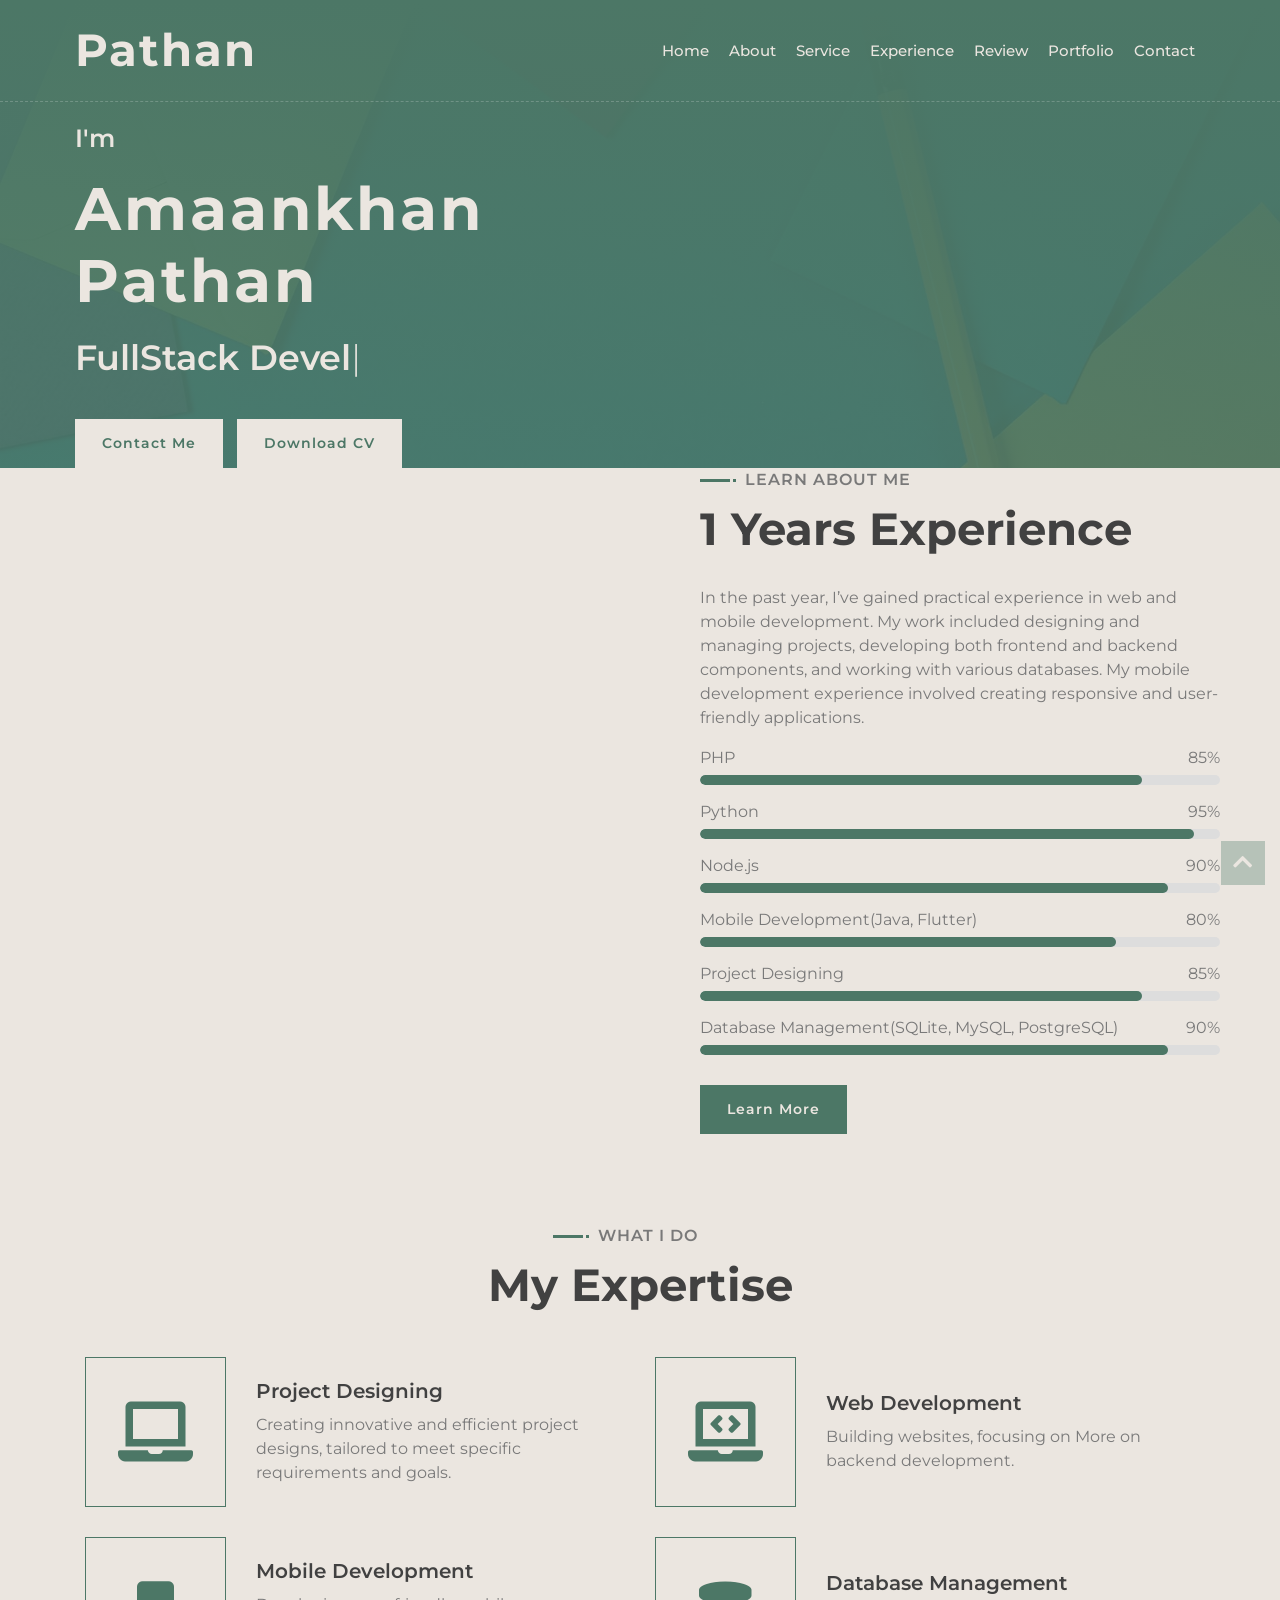
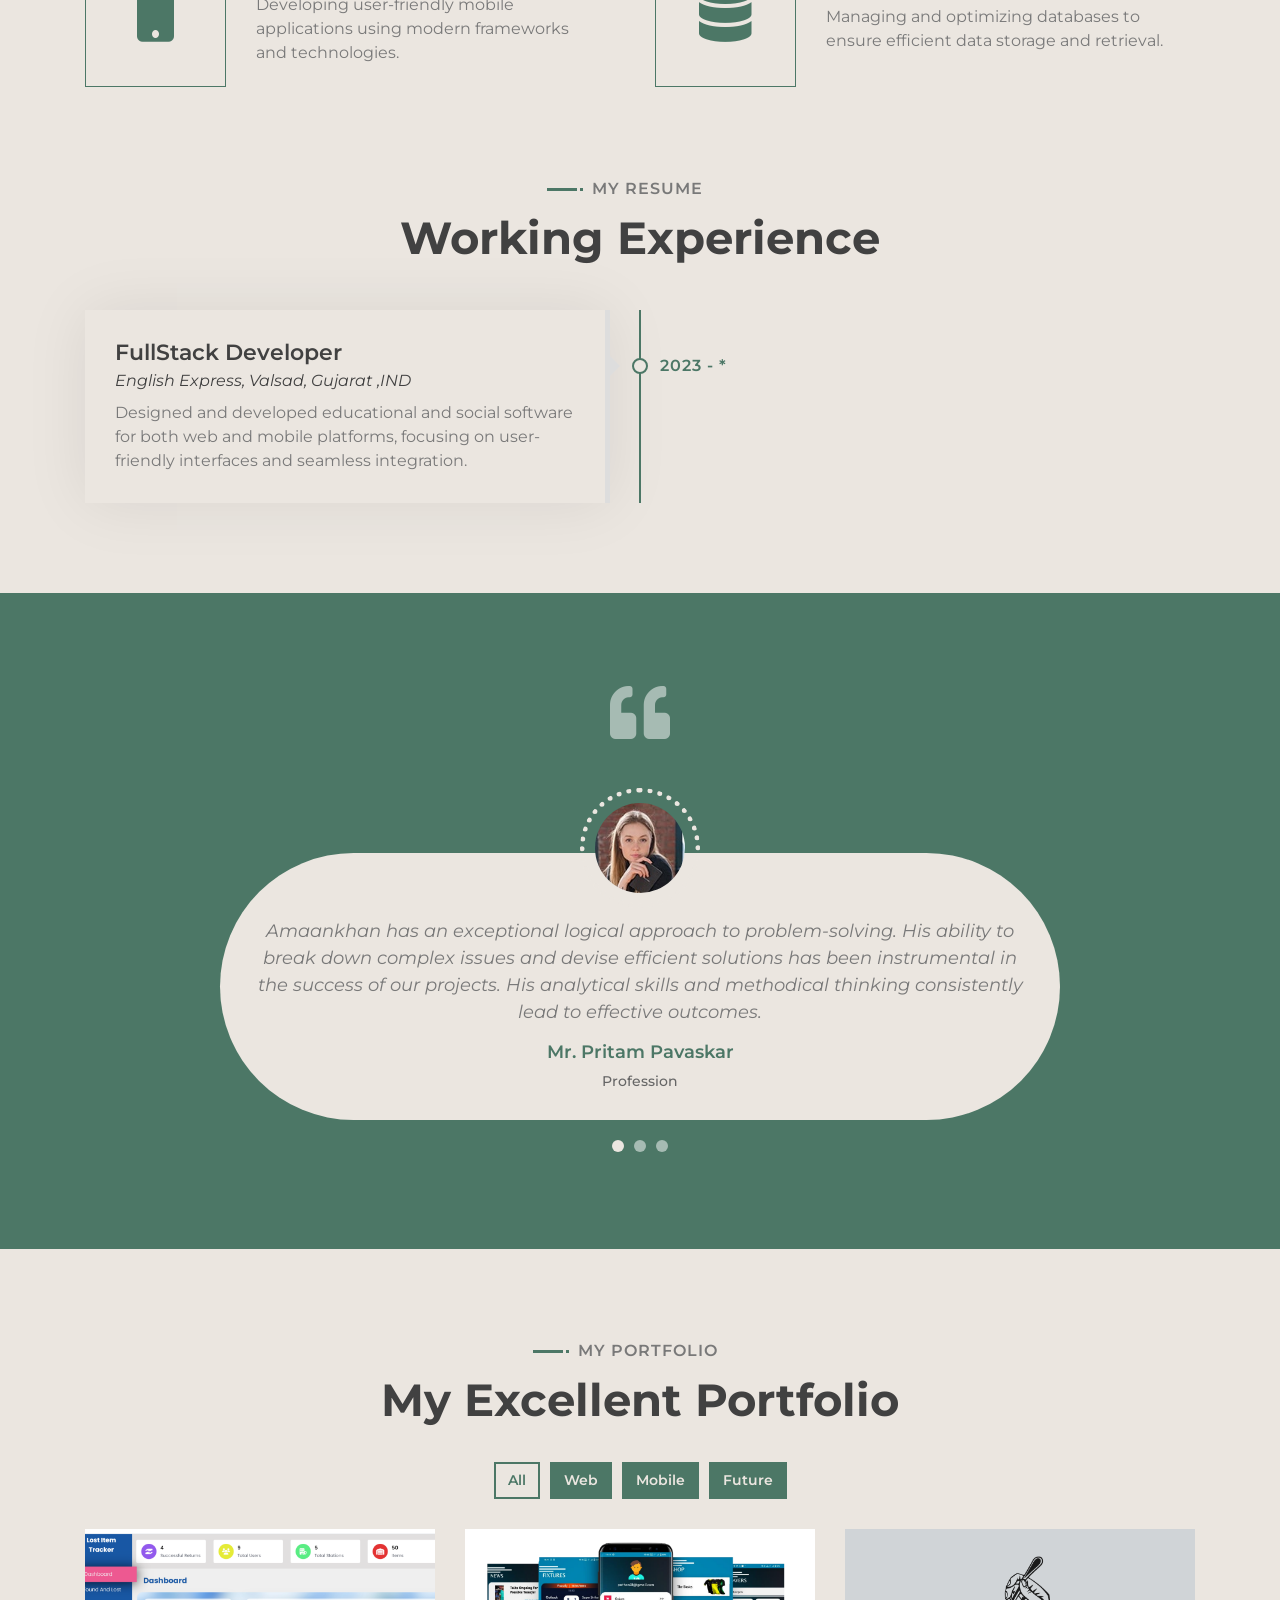
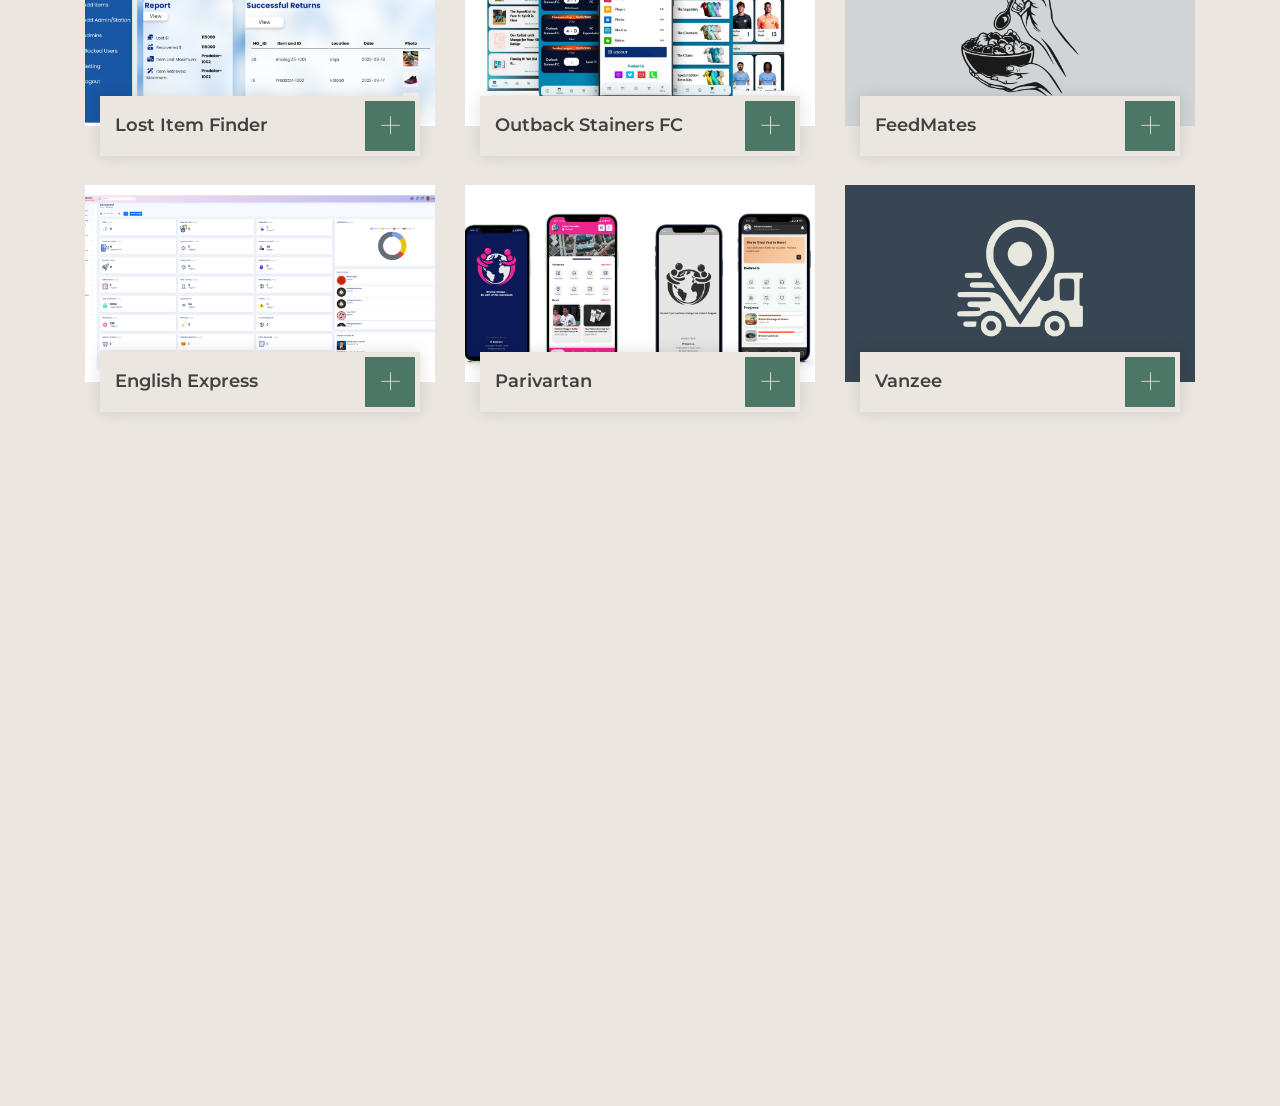
==== commit 54610511: "Update index.html" ====
--- a/index.html
+++ b/index.html
@@ -68,9 +68,9 @@
                         </div>
                     </div>
                     <div class="col-sm-12 col-md-6 d-none d-md-block">
-                        <div class="hero-image">
+<!--                         <div class="hero-image">
                             <img src="img/hero.png" alt="Hero Image">
-                        </div>
+                        </div> -->
                     </div>
                 </div>
             </div>
@@ -84,7 +84,7 @@
                 <div class="row align-items-center">
                     <div class="col-lg-6">
                         <div class="about-img">
-                            <img src="img/about.jpg" alt="Image">
+<!--                             <img src="img/about.jpg" alt="Image"> -->
                         </div>
                     </div>
                     <div class="col-lg-6">
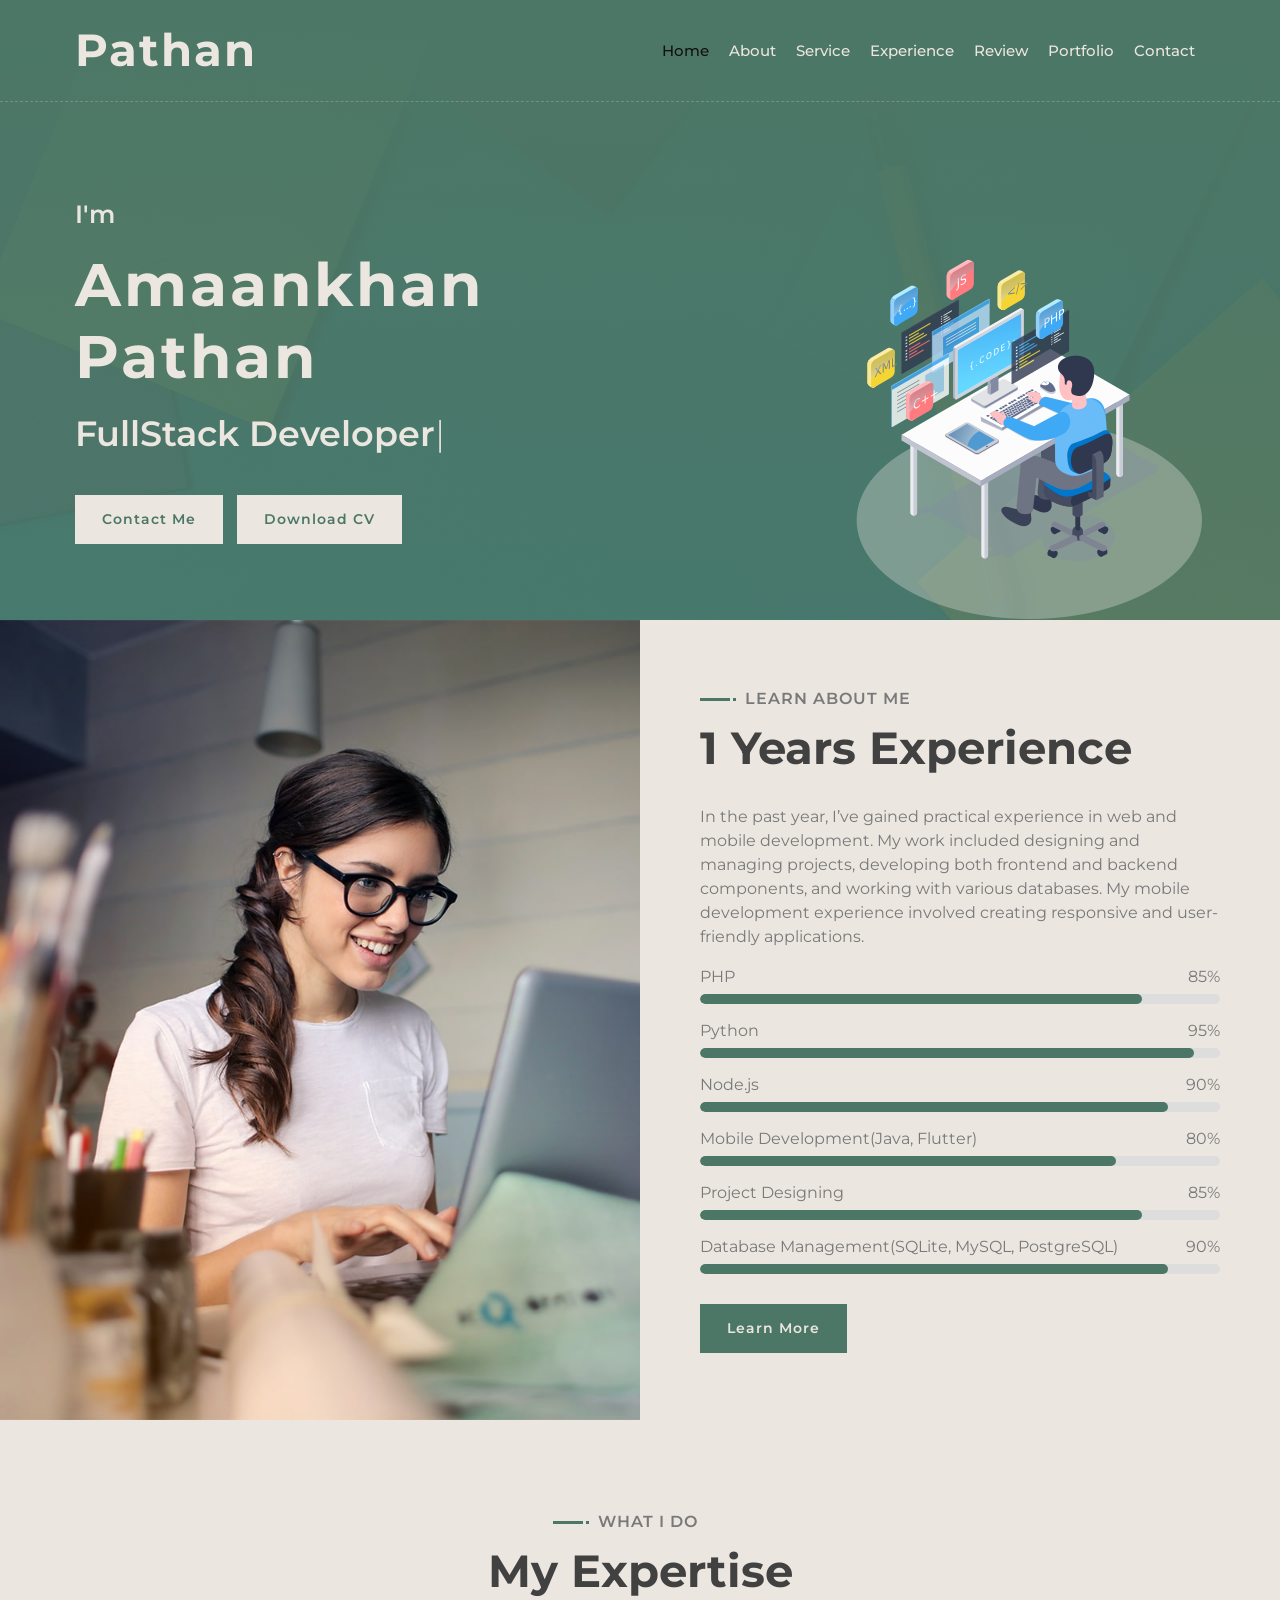
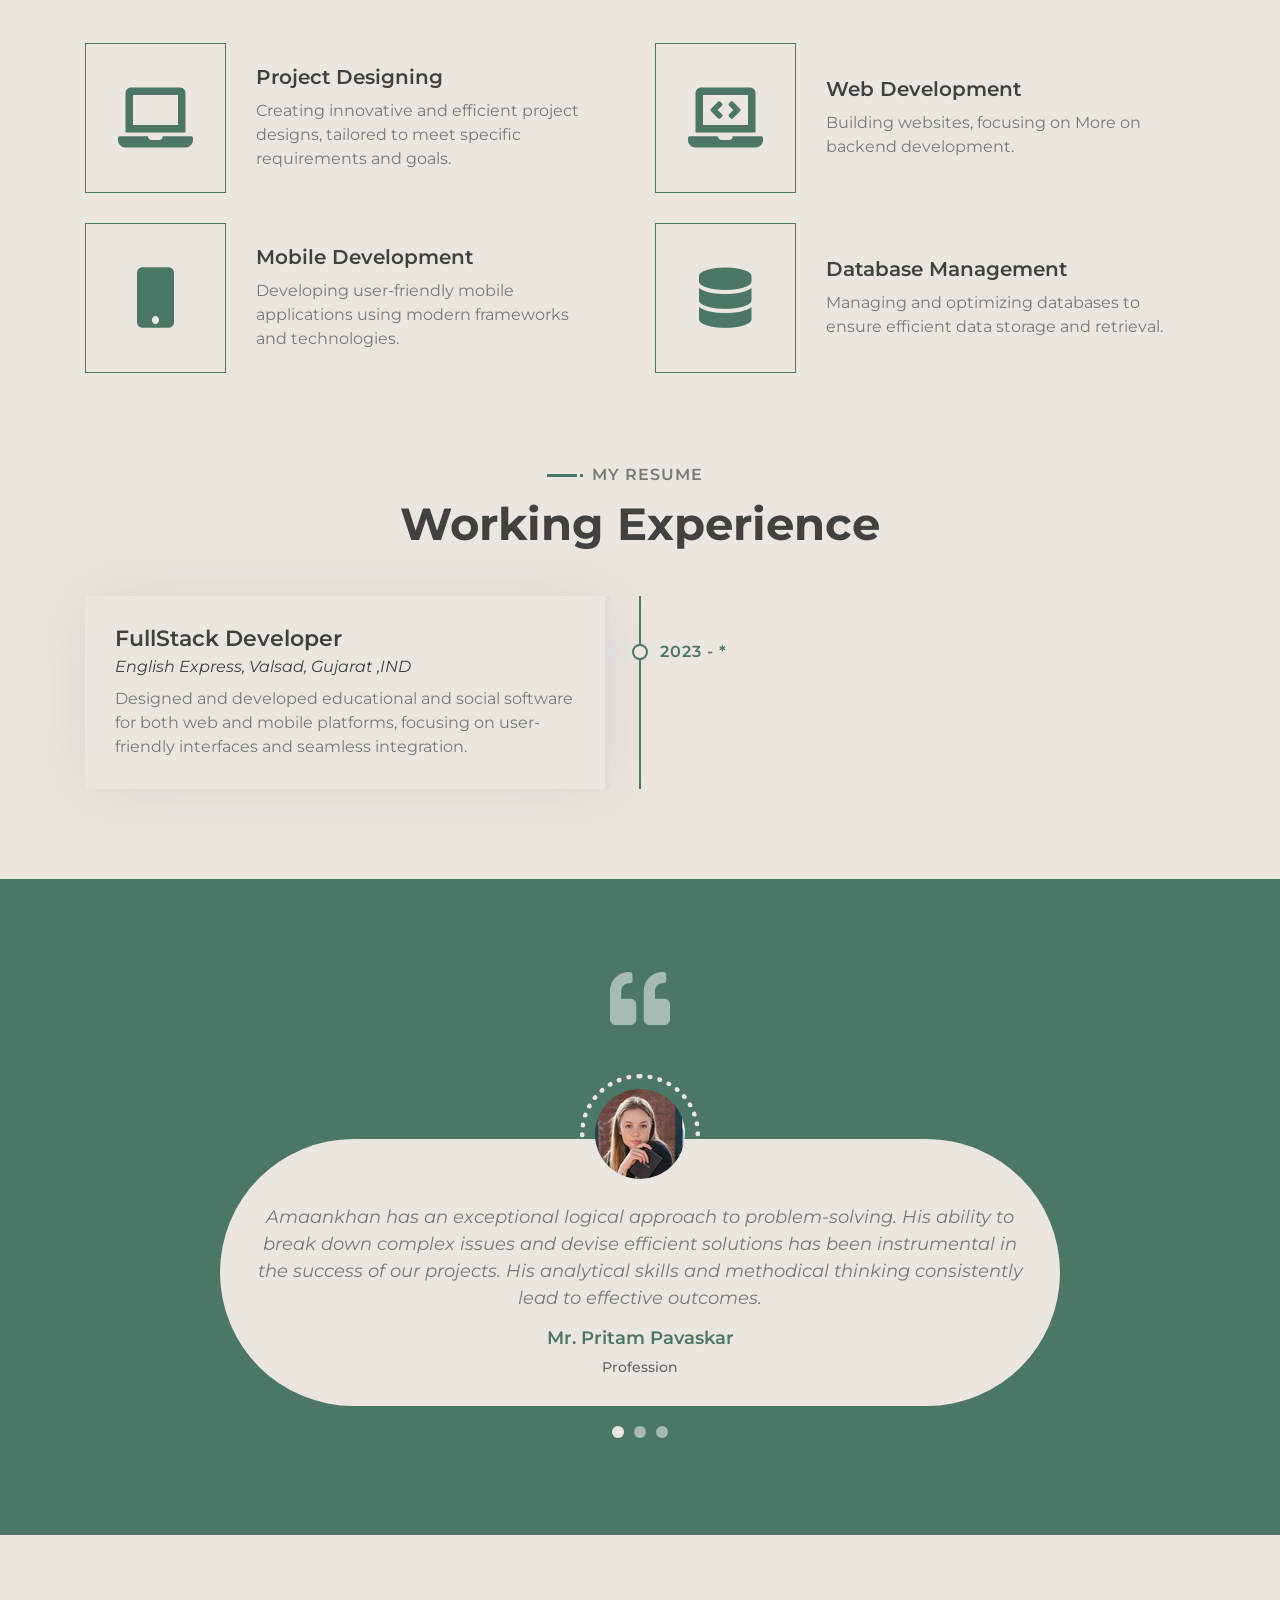
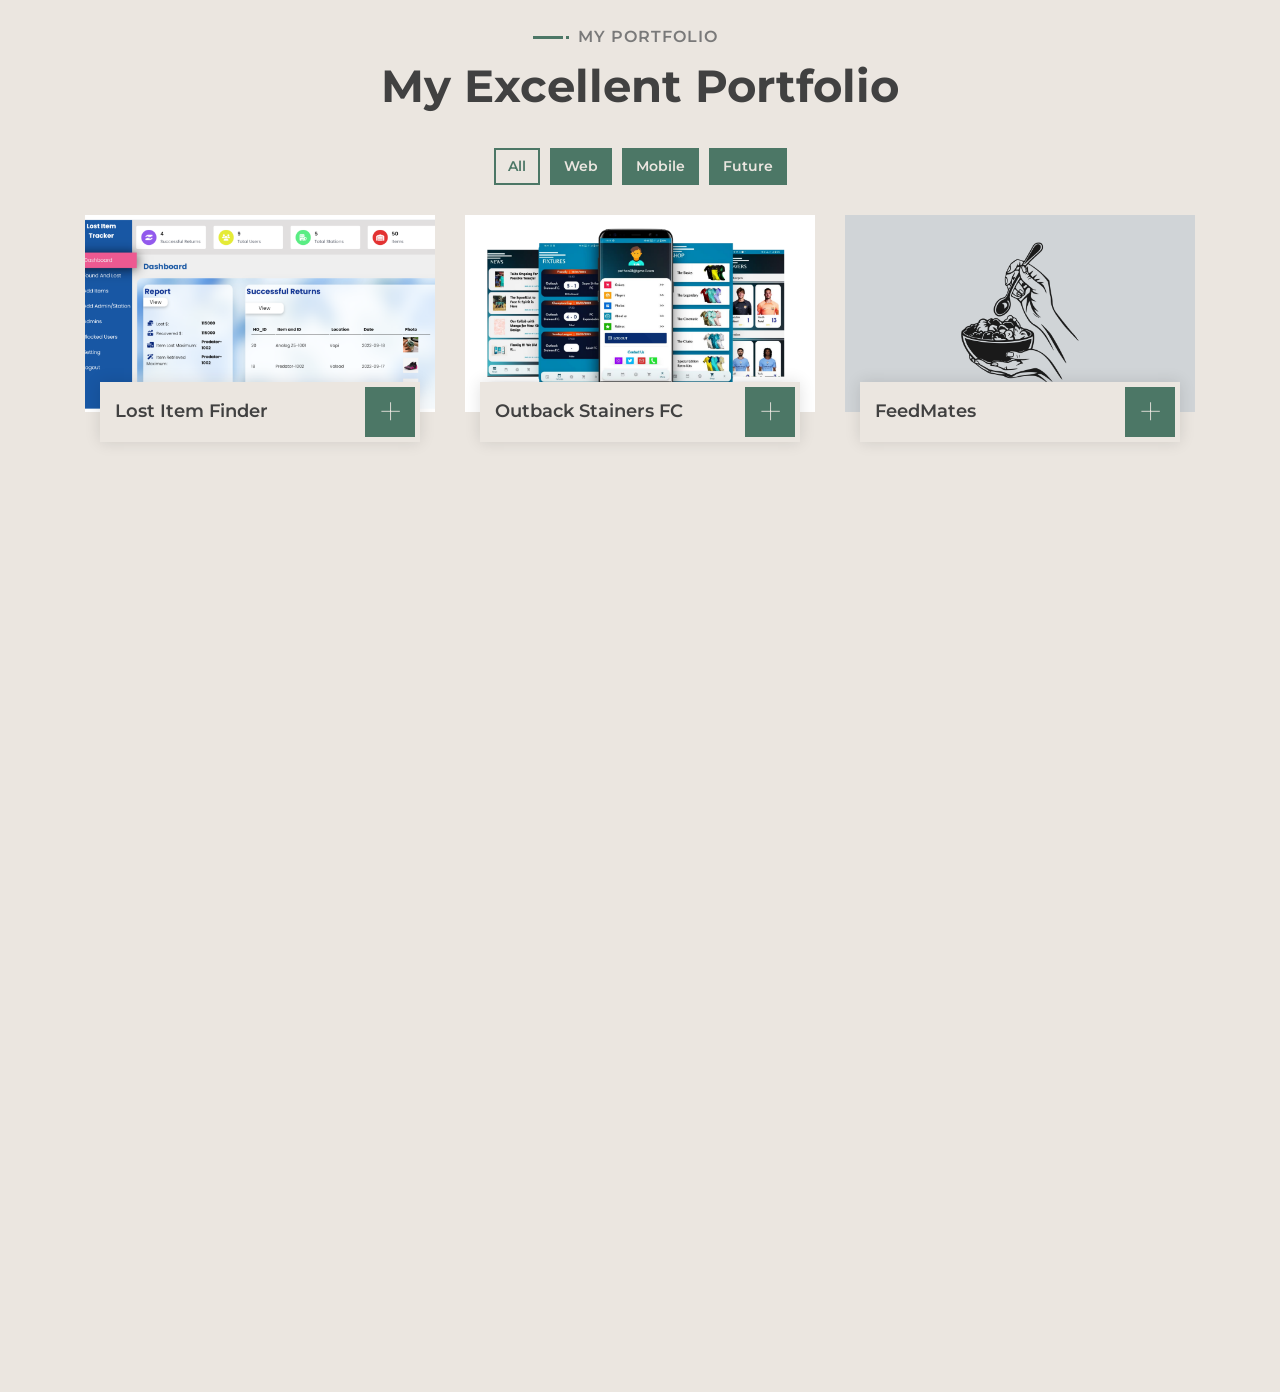
==== commit c62248b9: "Update index.html" ====
--- a/index.html
+++ b/index.html
@@ -68,9 +68,9 @@
                         </div>
                     </div>
                     <div class="col-sm-12 col-md-6 d-none d-md-block">
-<!--                         <div class="hero-image">
+                        <div class="hero-image">
                             <img src="img/hero.png" alt="Hero Image">
-                        </div> -->
+                        </div>
                     </div>
                 </div>
             </div>
@@ -84,7 +84,7 @@
                 <div class="row align-items-center">
                     <div class="col-lg-6">
                         <div class="about-img">
-<!--                             <img src="img/about.jpg" alt="Image"> -->
+                            <img src="img/about.jpg" alt="Image">
                         </div>
                     </div>
                     <div class="col-lg-6">
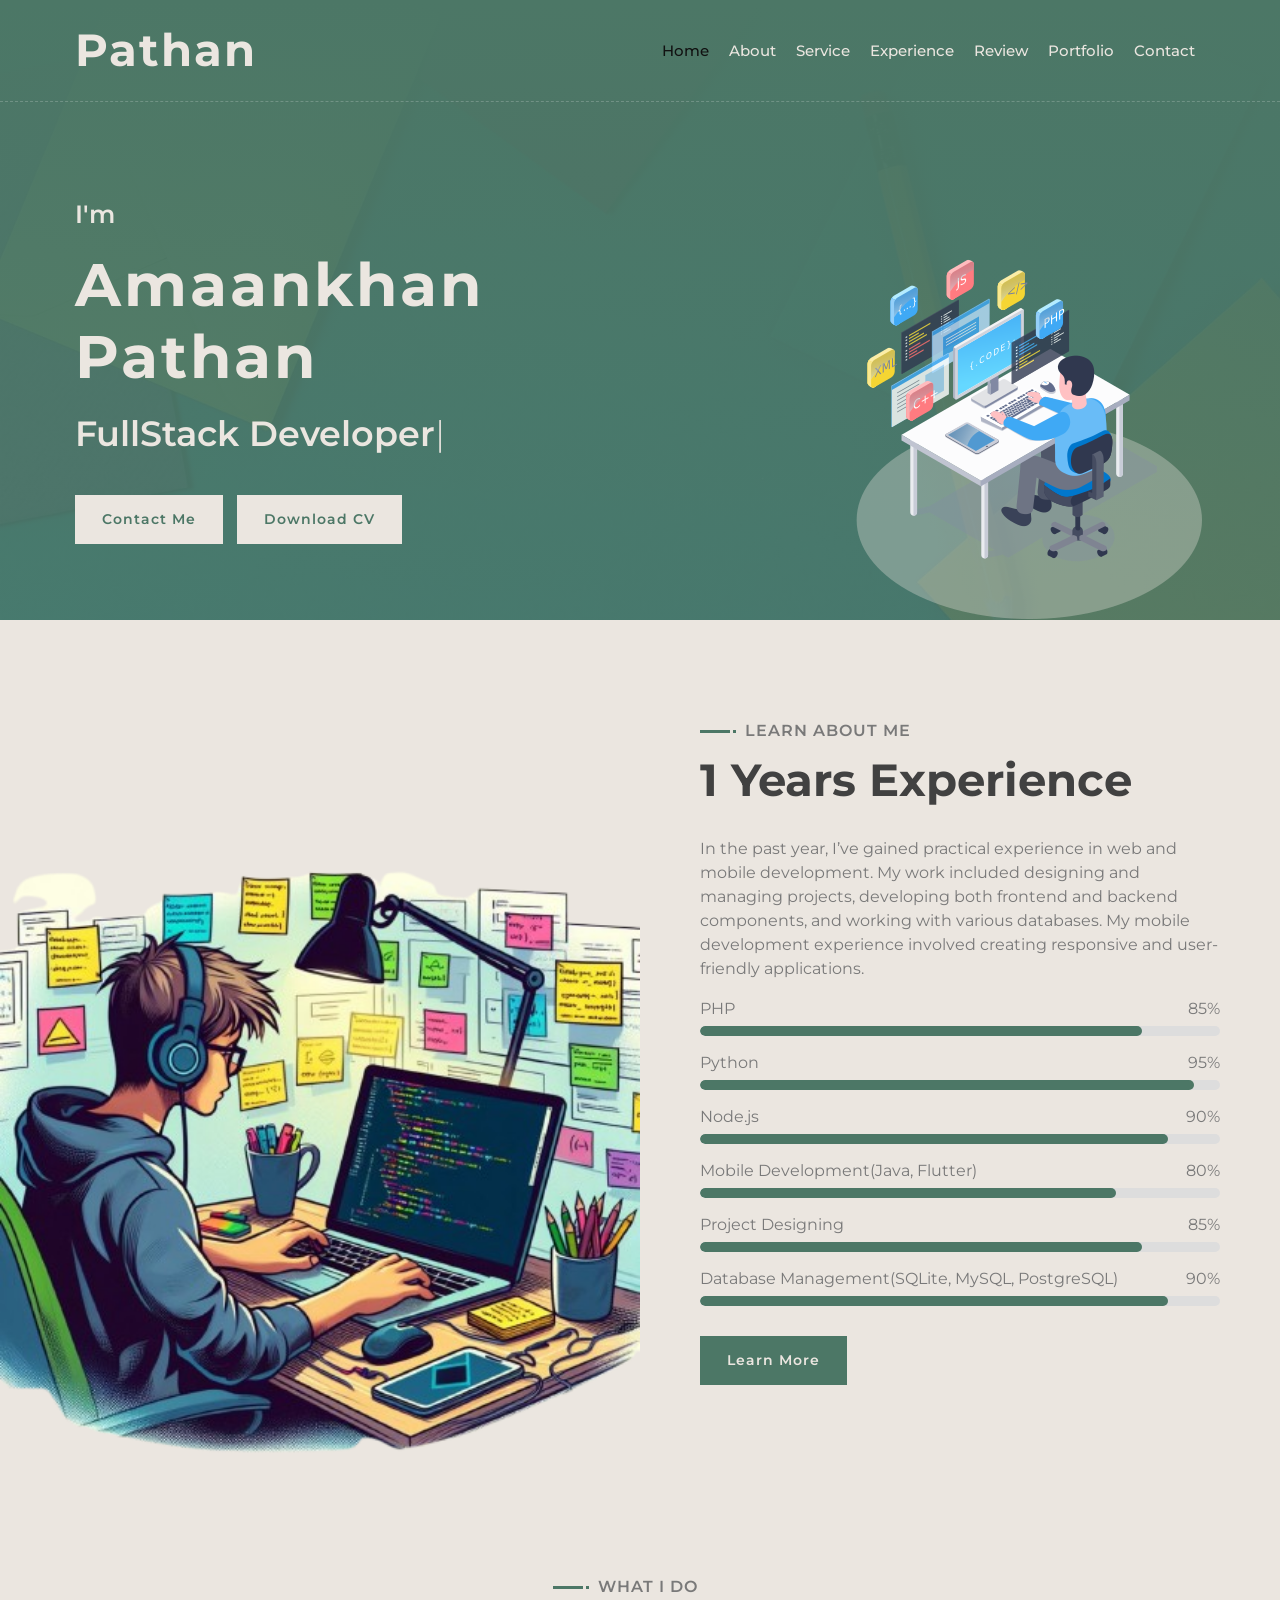
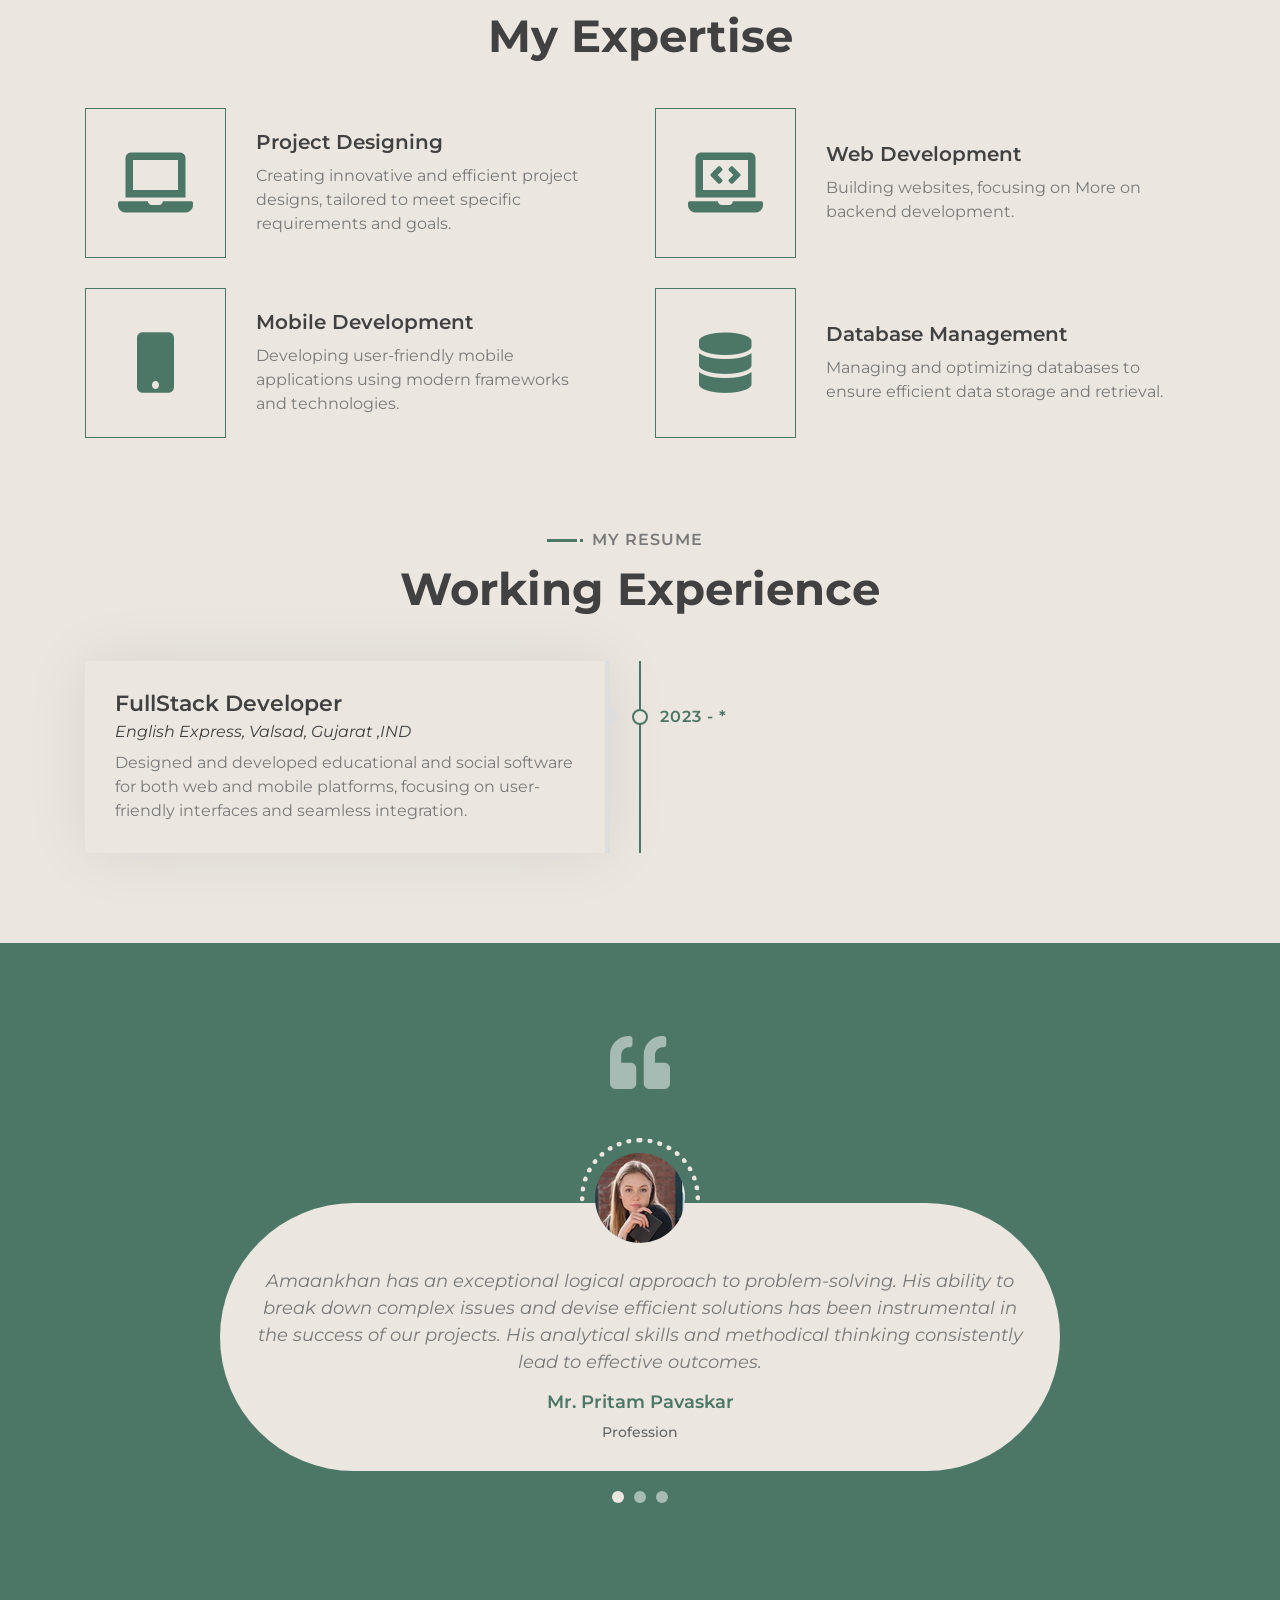
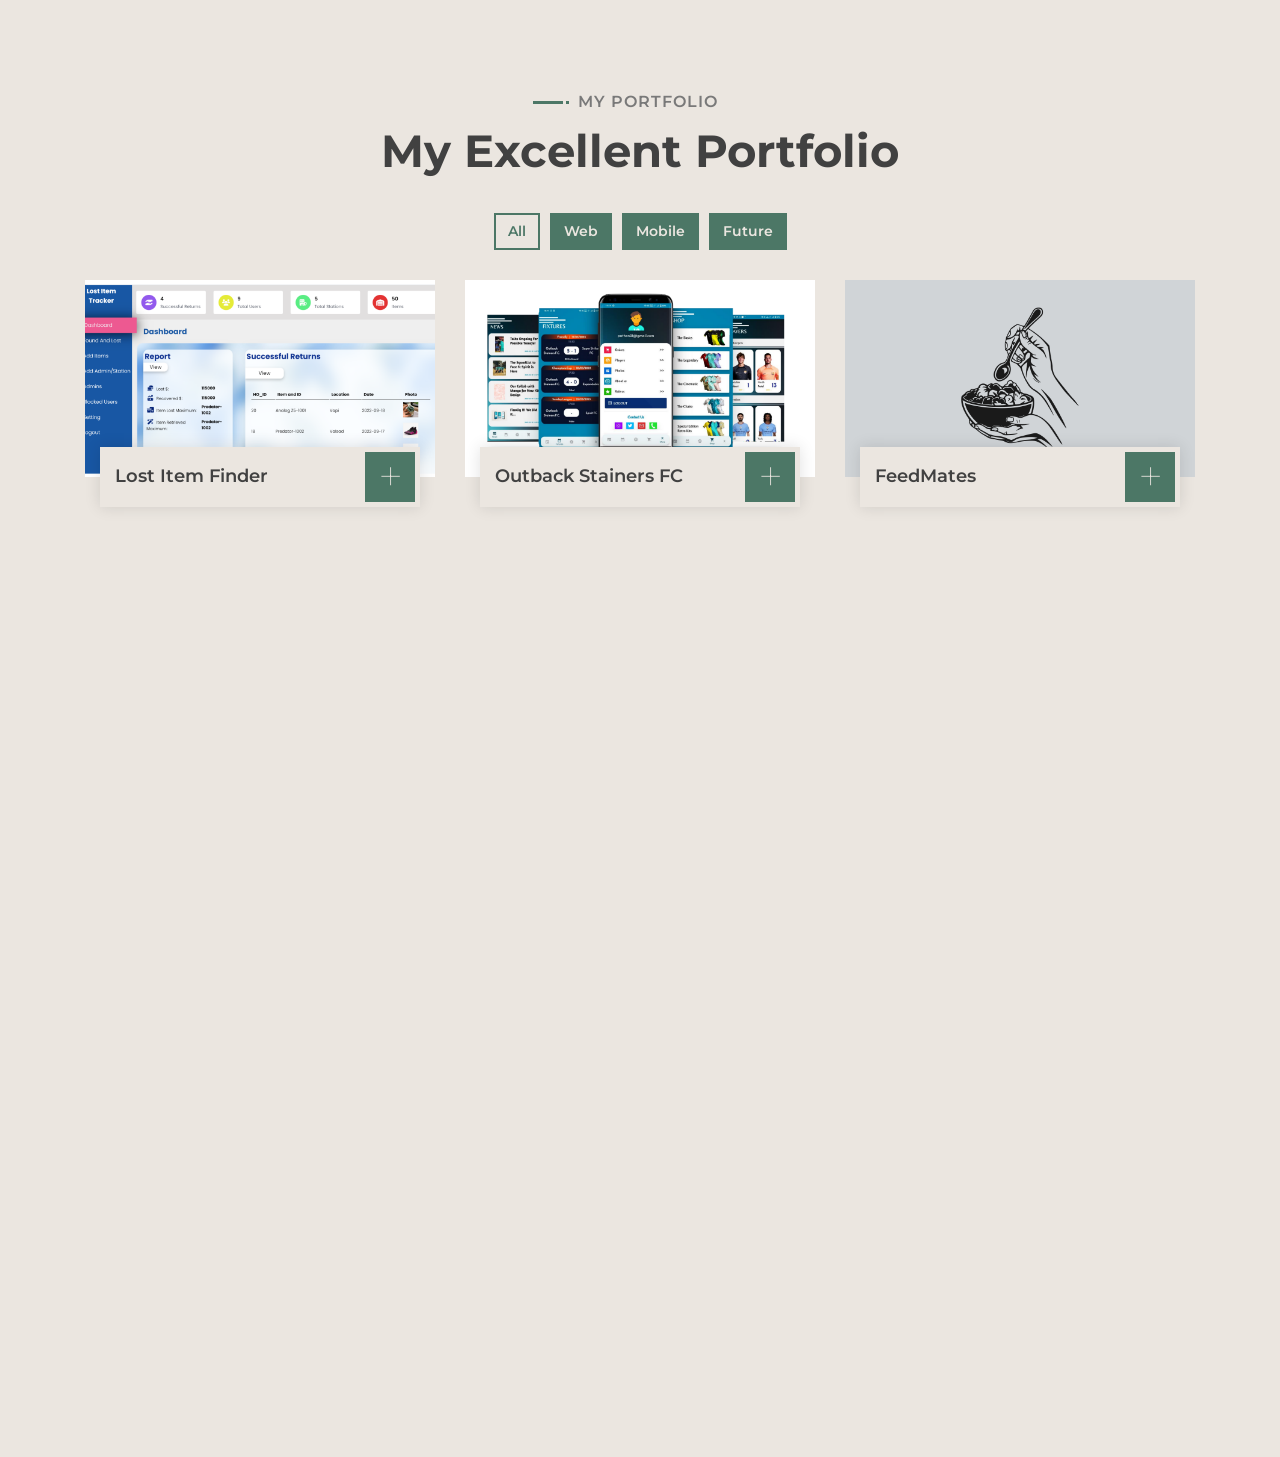
==== commit 5048cf42: "Update index.html" ====
--- a/index.html
+++ b/index.html
@@ -84,7 +84,7 @@
                 <div class="row align-items-center">
                     <div class="col-lg-6">
                         <div class="about-img">
-                            <img src="img/about.jpg" alt="Image">
+                            <img src="img/about.png" alt="Image">
                         </div>
                     </div>
                     <div class="col-lg-6">
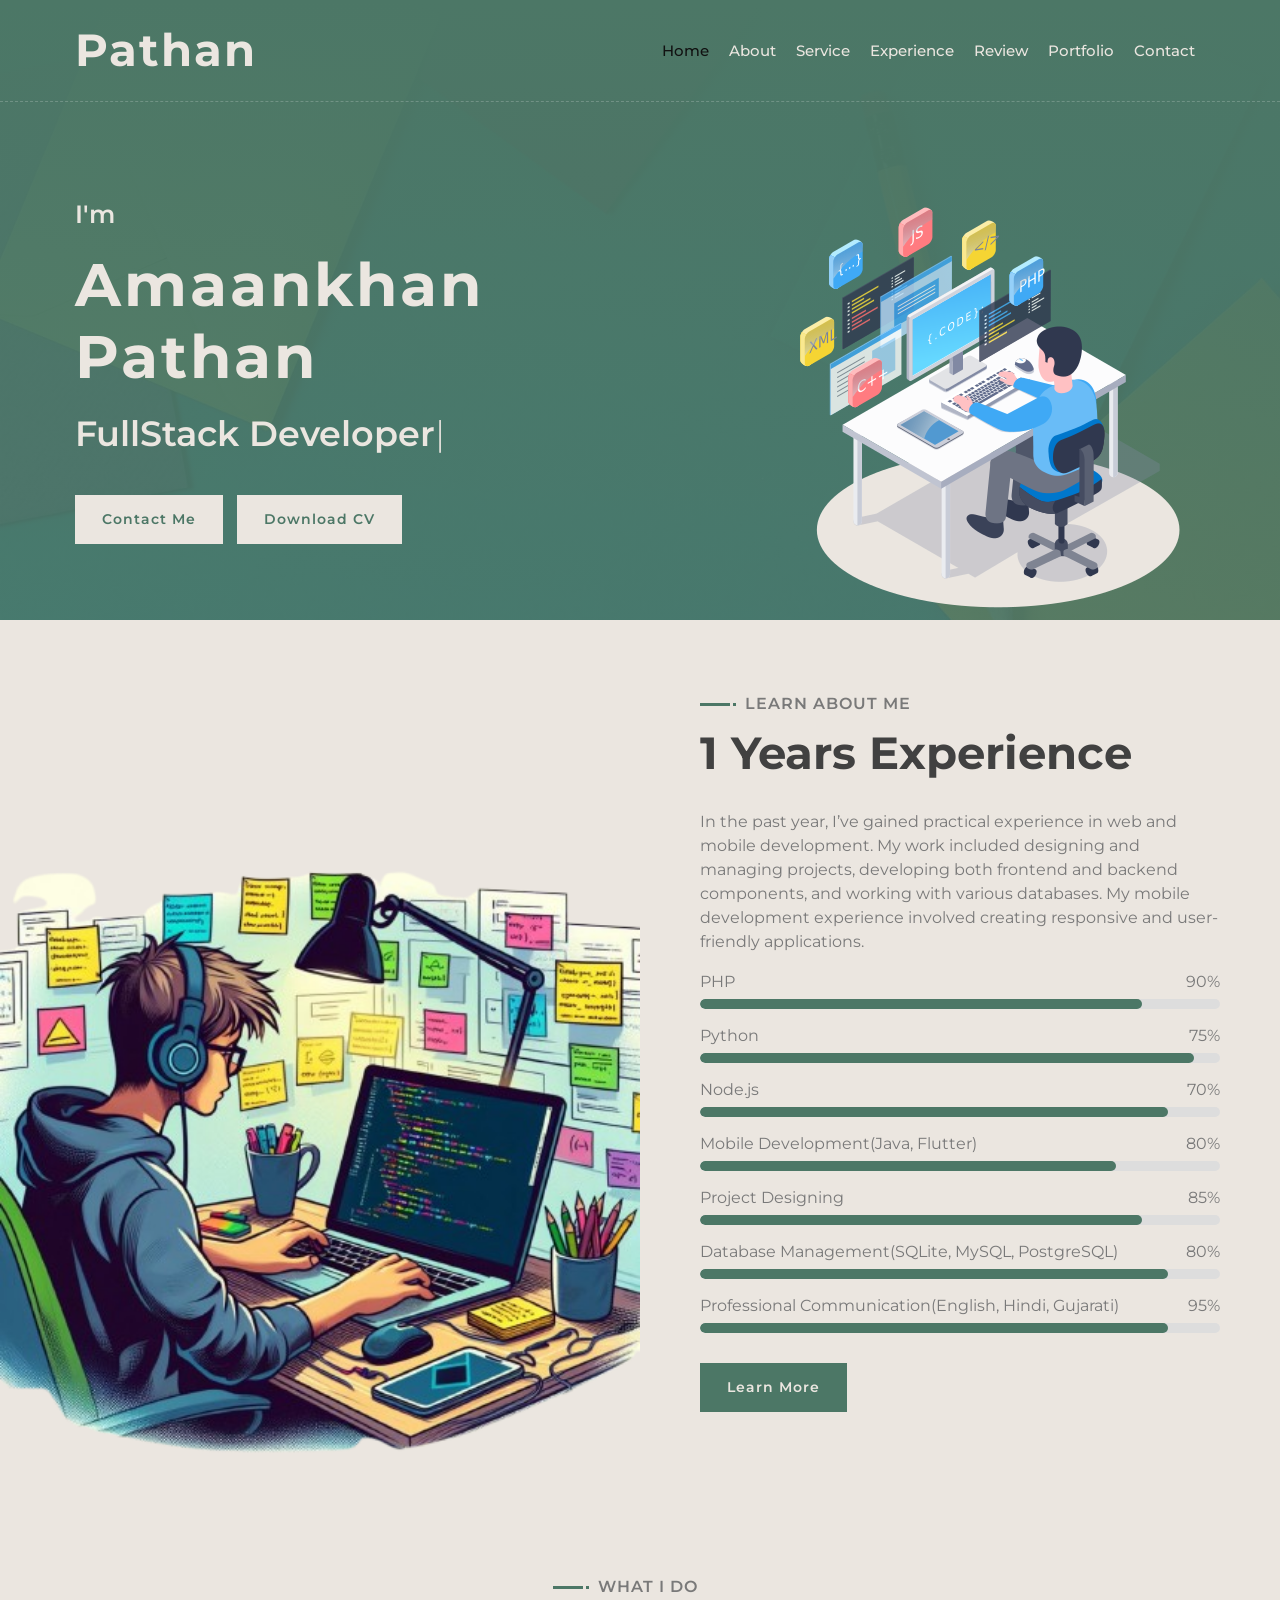
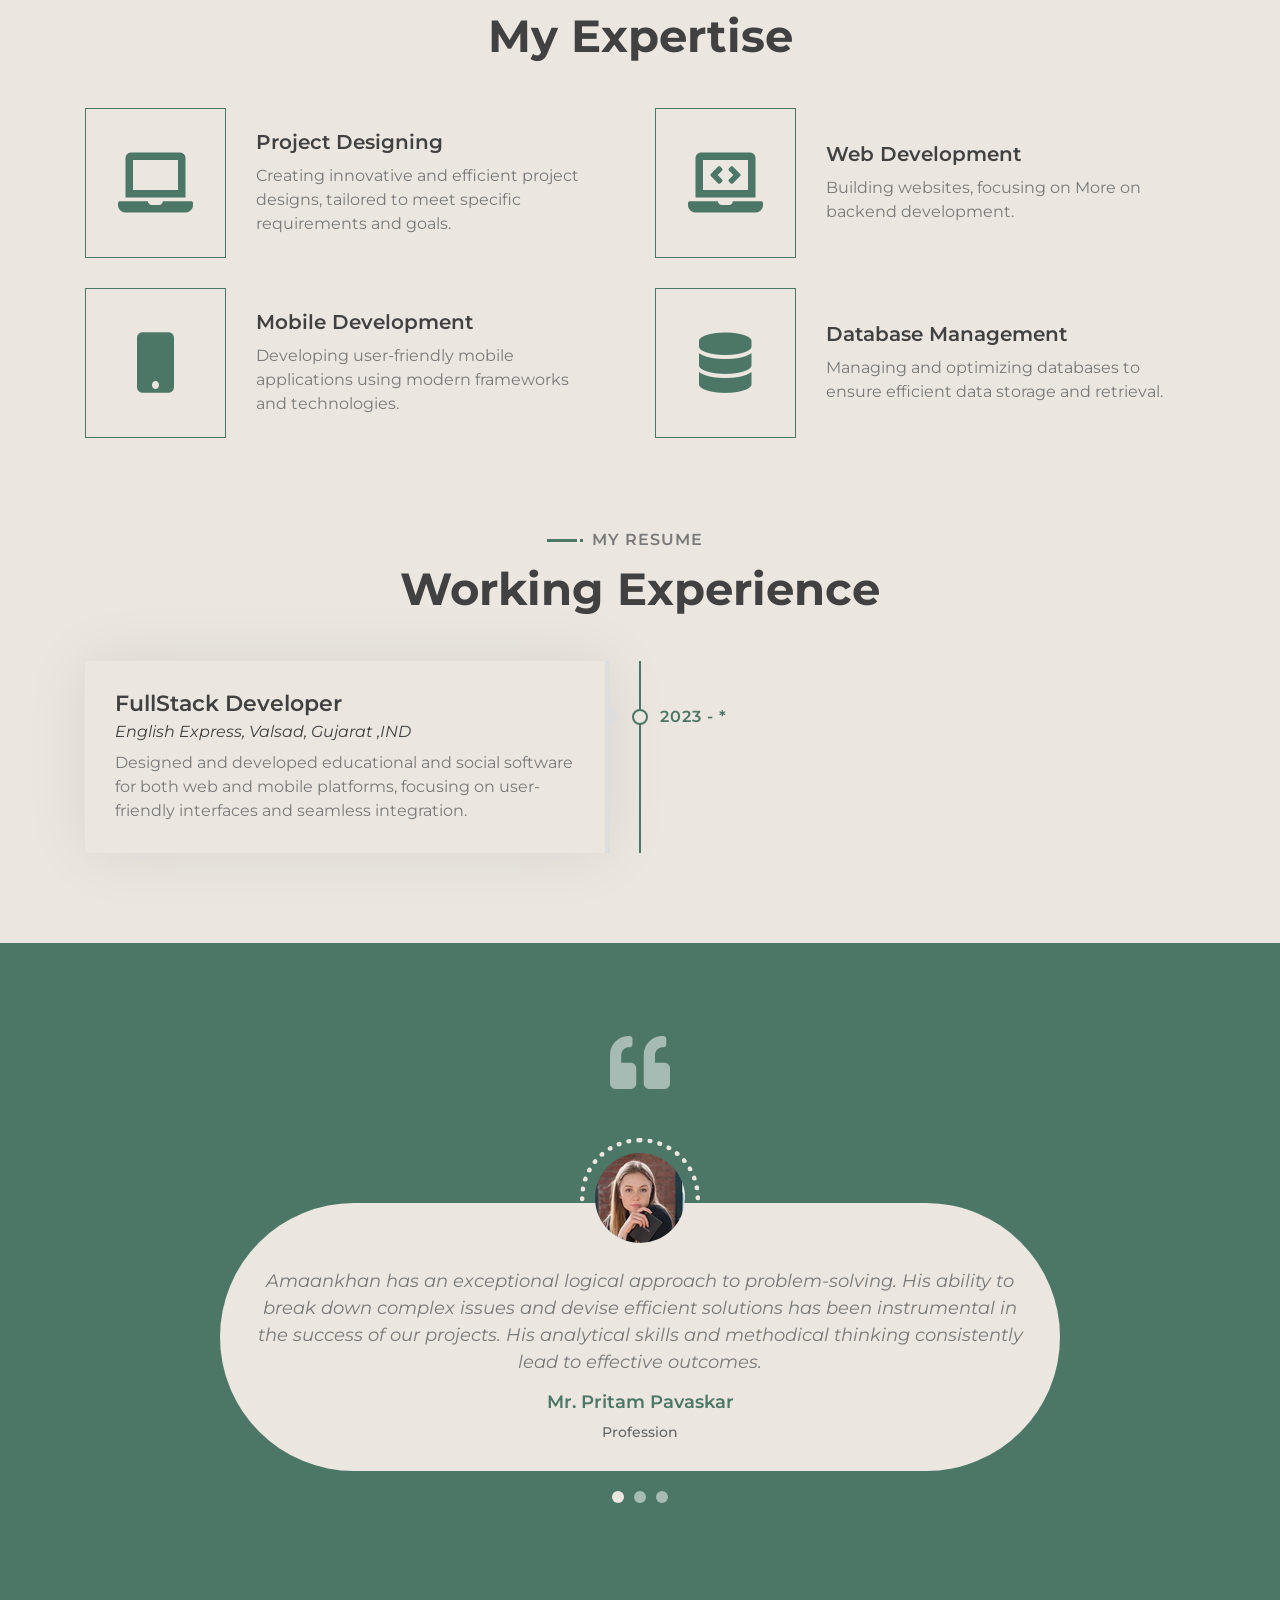
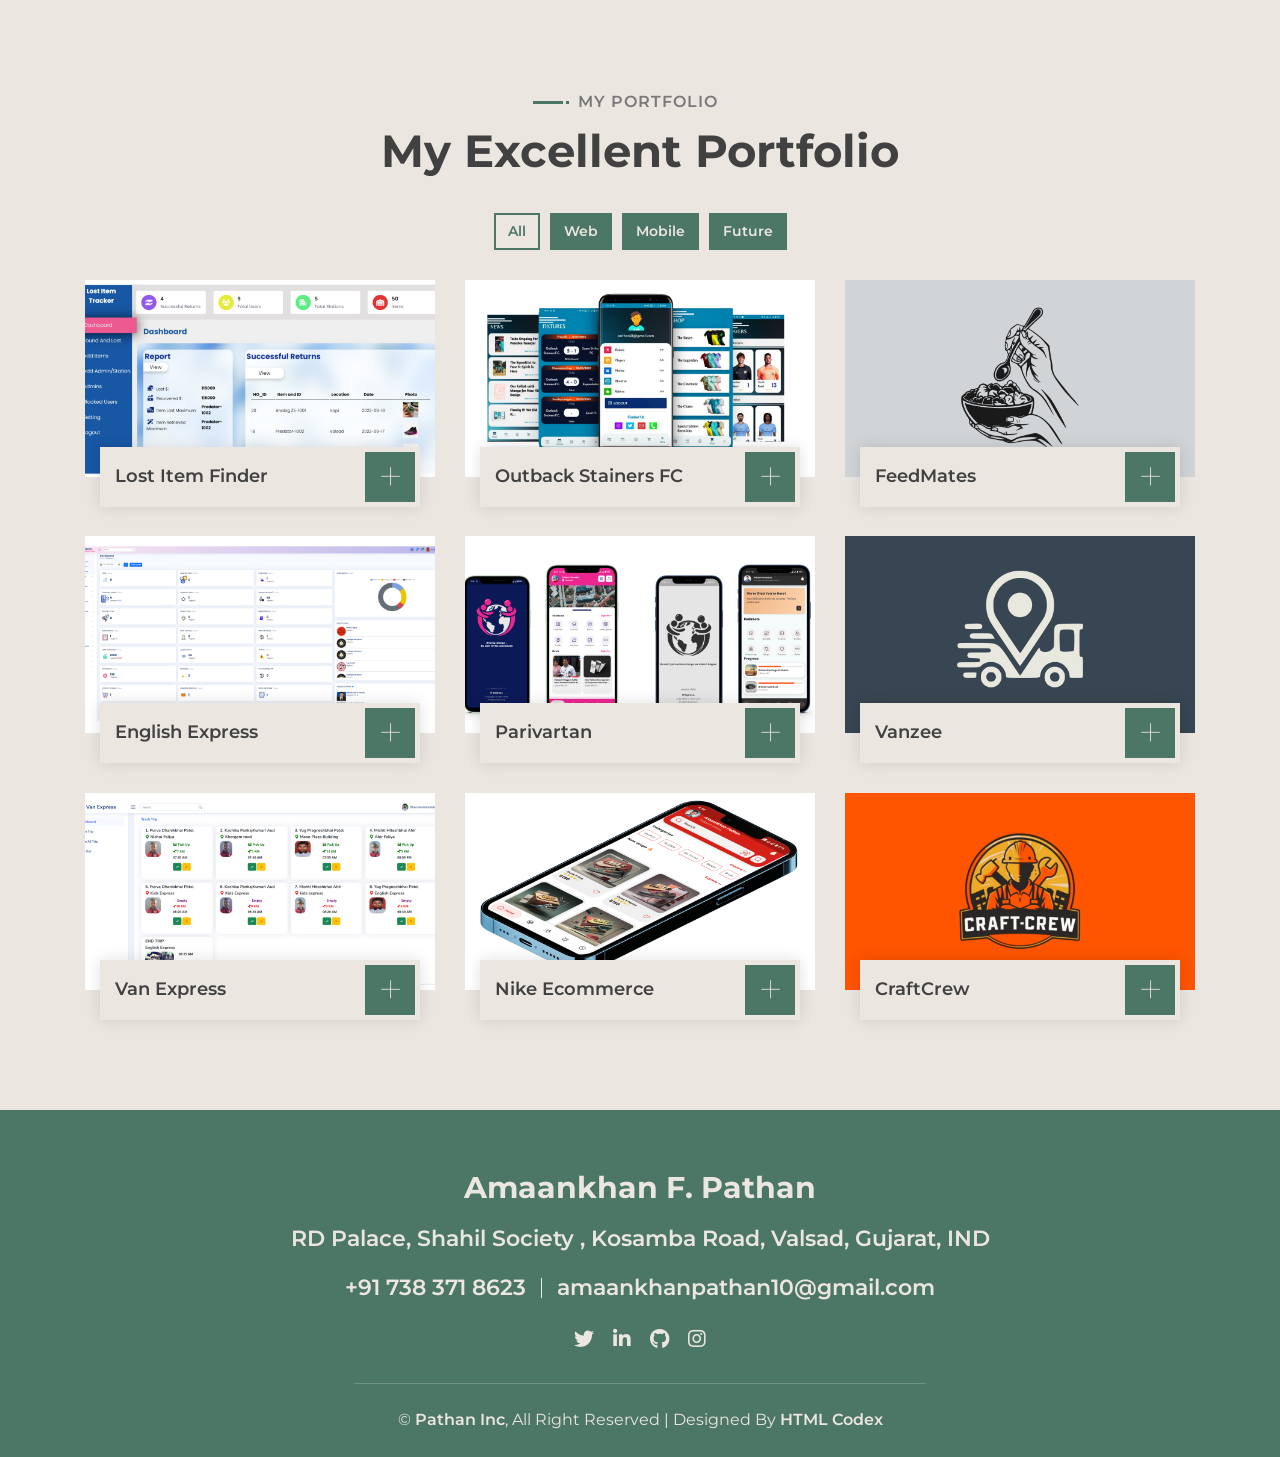
==== commit 803b6cb8: "Update index.html" ====
--- a/index.html
+++ b/index.html
@@ -101,48 +101,54 @@
                             <div class="skills">
 
                                 <div class="skill-name">
-                                    <p>PHP</p><p>85%</p>
+                                    <p>PHP</p><p>90%</p>
+                                </div>
+                                <div class="progress">
+                                    <div class="progress-bar" role="progressbar" aria-valuenow="85" aria-valuemin="0" aria-valuemax="100" style="width: 90%;"></div>
+                                </div>
+                                
+                                <div class="skill-name">
+                                    <p>Python</p><p>75%</p>
+                                </div>
+                                <div class="progress">
+                                    <div class="progress-bar" role="progressbar" aria-valuenow="95" aria-valuemin="0" aria-valuemax="100" style="width: 75%;"></div>
+                                </div>
+                                
+                                <div class="skill-name">
+                                    <p>Node.js</p><p>70%</p>
+                                </div>
+                                <div class="progress">
+                                    <div class="progress-bar" role="progressbar" aria-valuenow="90" aria-valuemin="0" aria-valuemax="100" style="width: 70%;"></div>
+                                </div>
+                                
+                                <div class="skill-name">
+                                    <p>Mobile Development(Java, Flutter)</p><p>80%</p>
+                                </div>
+                                <div class="progress">
+                                    <div class="progress-bar" role="progressbar" aria-valuenow="80" aria-valuemin="0" aria-valuemax="100" style="width: 80%;"></div>
+                                </div>
+
+                                <div class="skill-name">
+                                    <p>Project Designing</p><p>85%</p>
                                 </div>
                                 <div class="progress">
                                     <div class="progress-bar" role="progressbar" aria-valuenow="85" aria-valuemin="0" aria-valuemax="100" style="width: 85%;"></div>
                                 </div>
                                 
                                 <div class="skill-name">
-                                    <p>Python</p><p>95%</p>
-                                </div>
-                                <div class="progress">
-                                    <div class="progress-bar" role="progressbar" aria-valuenow="95" aria-valuemin="0" aria-valuemax="100" style="width: 95%;"></div>
-                                </div>
-                                
-                                <div class="skill-name">
-                                    <p>Node.js</p><p>90%</p>
-                                </div>
-                                <div class="progress">
-                                    <div class="progress-bar" role="progressbar" aria-valuenow="90" aria-valuemin="0" aria-valuemax="100" style="width: 90%;"></div>
-                                </div>
-                                
-                                <div class="skill-name">
-                                    <p>Mobile Development(Java, Flutter)</p><p>80%</p>
-                                </div>
-                                <div class="progress">
-                                    <div class="progress-bar" role="progressbar" aria-valuenow="80" aria-valuemin="0" aria-valuemax="100" style="width: 80%;"></div>
-                                </div>
-
-                                <div class="skill-name">
-                                    <p>Project Designing</p><p>85%</p>
-                                </div>
-                                <div class="progress">
-                                    <div class="progress-bar" role="progressbar" aria-valuenow="85" aria-valuemin="0" aria-valuemax="100" style="width: 85%;"></div>
-                                </div>
-                                
-                                <div class="skill-name">
-                                    <p>Database Management(SQLite, MySQL, PostgreSQL)</p><p>90%</p>
-                                </div>
-                                <div class="progress">
-                                    <div class="progress-bar" role="progressbar" aria-valuenow="90" aria-valuemin="0" aria-valuemax="100" style="width: 90%;"></div>
-                                </div>
-                                
-                                
+                                    <p>Database Management(SQLite, MySQL, PostgreSQL)</p><p>80%</p>
+                                </div>
+                                <div class="progress">
+                                    <div class="progress-bar" role="progressbar" aria-valuenow="90" aria-valuemin="0" aria-valuemax="100" style="width: 80%;"></div>
+                                </div>
+
+				<div class="skill-name">
+                                    <p>Professional Communication(English, Hindi, Gujarati)</p><p>95%</p>
+                                </div>
+                                <div class="progress">
+                                    <div class="progress-bar" role="progressbar" aria-valuenow="90" aria-valuemin="0" aria-valuemax="100" style="width: 95%;"></div>
+                                </div>
+
 
                             </div>
                             <a class="btn" href="">Learn More</a>
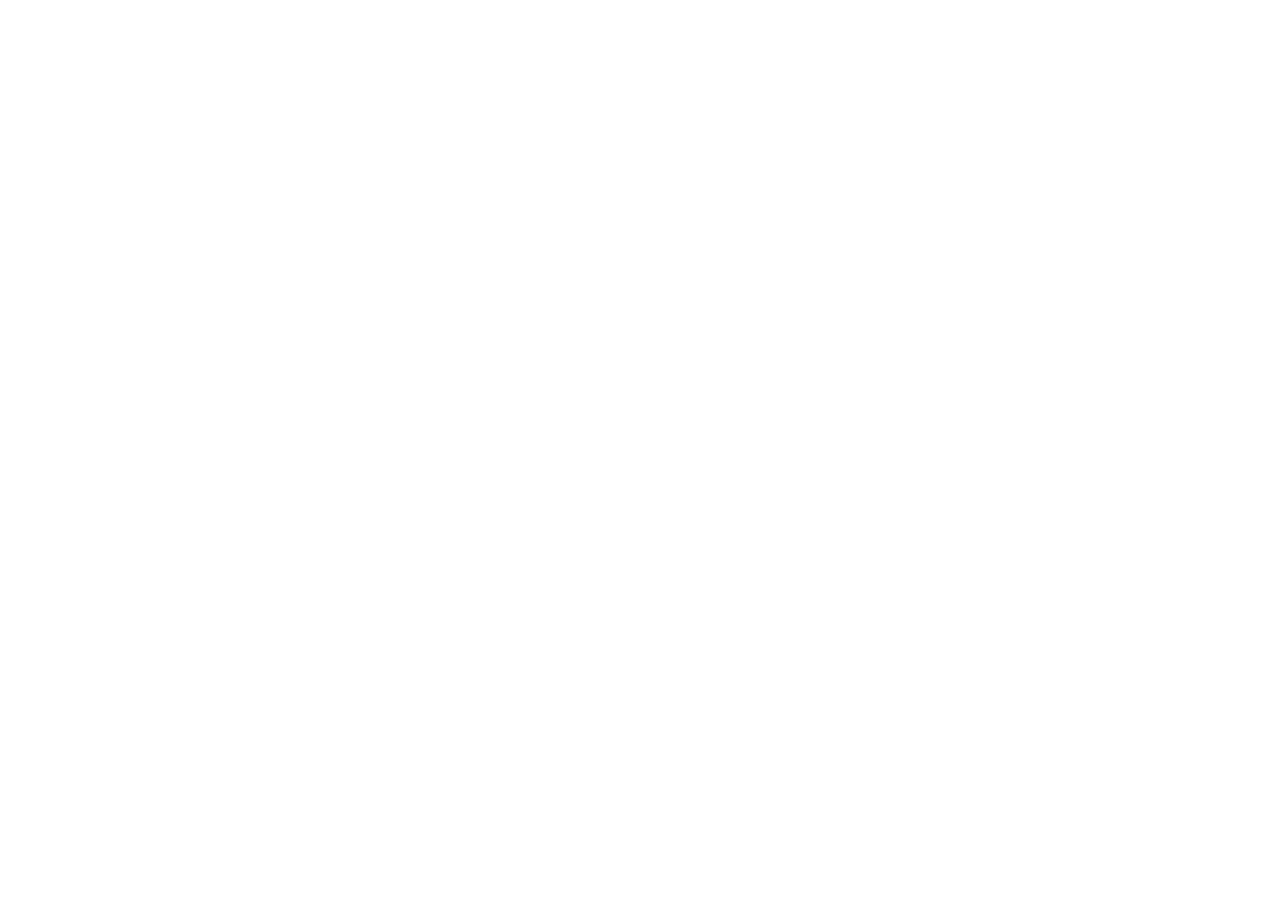
==== commit 0da916ae: "deploy" ====
--- a/index.html
+++ b/index.html
@@ -1,495 +1,18 @@
-<!DOCTYPE html>
-<html lang="en">
+
+  <!DOCTYPE html>
+  <html lang="en">
     <head>
-        <meta charset="utf-8">
-        <title>Amaankhan Pathan - Portfolio</title>
-        <meta content="width=device-width, initial-scale=1.0" name="viewport">
-        <meta content="Free Website Template" name="keywords">
-        <meta content="Free Website Template" name="description">
-
-        <!-- Favicon -->
-        <link href="img/favicon.ico" rel="icon">
-
-        <!-- Google Font -->
-        <link href="https://fonts.googleapis.com/css2?family=Montserrat:wght@300;400;500;600;700&display=swap" rel="stylesheet">
-
-        <!-- CSS Libraries -->
-        <link href="https://stackpath.bootstrapcdn.com/bootstrap/4.4.1/css/bootstrap.min.css" rel="stylesheet">
-        <link href="https://cdnjs.cloudflare.com/ajax/libs/font-awesome/5.10.0/css/all.min.css" rel="stylesheet">
-        <link href="lib/animate/animate.min.css" rel="stylesheet">
-        <link href="lib/owlcarousel/assets/owl.carousel.min.css" rel="stylesheet">
-        <link href="lib/lightbox/css/lightbox.min.css" rel="stylesheet">
-
-        <!-- Template Stylesheet -->
-        <link href="css/style.css" rel="stylesheet">
+      <meta charset="UTF-8" />
+      <meta name="viewport" content="width=device-width, initial-scale=1.0" />
+      <title>Amaankhan Pathan Personal Portfolio Website</title>
+      <style>html, body { height: 100%; margin: 0; } #root { height: 100%; }</style>
+      <script type="module" crossorigin src="/Personel-Portfolio/assets/index-kDN2KC-t.js"></script>
+      <link rel="stylesheet" crossorigin href="/Personel-Portfolio/assets/index-CmSfHpt4.css">
     </head>
 
-    <body data-spy="scroll" data-target=".navbar" data-offset="51">
-        <!-- Nav Bar Start -->
-        <div class="navbar navbar-expand-lg bg-light navbar-light">
-            <div class="container-fluid">
-                <a href="index.html" class="navbar-brand">Pathan</a>
-                <button type="button" class="navbar-toggler" data-toggle="collapse" data-target="#navbarCollapse">
-                    <span class="navbar-toggler-icon"></span>
-                </button>
+    <body>
+      <div id="root"></div> 
-                <div class="collapse navbar-collapse justify-content-between" id="navbarCollapse">
-                    <div class="navbar-nav ml-auto">
-                        <a href="#home" class="nav-item nav-link active">Home</a>
-                        <a href="#about" class="nav-item nav-link">About</a>
-                        <a href="#service" class="nav-item nav-link">Service</a>
-                        <a href="#experience" class="nav-item nav-link">Experience</a>
-                        <a href="#review" class="nav-item nav-link">Review</a>
-                        <a href="#portfolio" class="nav-item nav-link">Portfolio</a>
-                        <a href="#contact" class="nav-item nav-link">Contact</a>
-                    </div>
-                </div>
-            </div>
-        </div>
-        <!-- Nav Bar End -->
-
-
-        <!-- Hero Start -->
-        <div class="hero" id="home">
-            <div class="container-fluid">
-                <div class="row align-items-center">
-                    <div class="col-sm-12 col-md-6">
-                        <div class="hero-content">
-                            <div class="hero-text">
-                                <p>I'm</p>
-                                <h1>Amaankhan Pathan</h1>
-                                <h2></h2>
-                                <div class="typed-text">FullStack Developer</div>
-                            </div>
-                            <div class="hero-btn">
-                                <a class="btn " href="#contact">Contact Me</a>
-                                <a class="btn" href="resource/AmaanCV.pdf" download="AmaanCV.pdf" >Download CV</a>
-                            </div>
-                        </div>
-                    </div>
-                    <div class="col-sm-12 col-md-6 d-none d-md-block">
-                        <div class="hero-image">
-                            <img src="img/hero.png" alt="Hero Image">
-                        </div>
-                    </div>
-                </div>
-            </div>
-        </div>
-        <!-- Hero End -->
-
-
-        <!-- About Start -->
-        <div class="about wow fadeInUp" data-wow-delay="0.1s" id="about">
-            <div class="container-fluid">
-                <div class="row align-items-center">
-                    <div class="col-lg-6">
-                        <div class="about-img">
-                            <img src="img/about.png" alt="Image">
-                        </div>
-                    </div>
-                    <div class="col-lg-6">
-                        <div class="about-content">
-                            <div class="section-header text-left">
-                                <p>Learn About Me</p>
-                                <h2>1 Years Experience</h2>
-                            </div>
-                            <div class="about-text">
-                                <p>
-                                    In the past year, I’ve gained practical experience in web and mobile development. My work included designing and managing projects, developing both frontend and backend components, and working with various databases. My mobile development experience involved creating responsive and user-friendly applications.
-                                </p>
-                            </div>
-                            <div class="skills">
-
-                                <div class="skill-name">
-                                    <p>PHP</p><p>90%</p>
-                                </div>
-                                <div class="progress">
-                                    <div class="progress-bar" role="progressbar" aria-valuenow="85" aria-valuemin="0" aria-valuemax="100" style="width: 90%;"></div>
-                                </div>
-                                
-                                <div class="skill-name">
-                                    <p>Python</p><p>75%</p>
-                                </div>
-                                <div class="progress">
-                                    <div class="progress-bar" role="progressbar" aria-valuenow="95" aria-valuemin="0" aria-valuemax="100" style="width: 75%;"></div>
-                                </div>
-                                
-                                <div class="skill-name">
-                                    <p>Node.js</p><p>70%</p>
-                                </div>
-                                <div class="progress">
-                                    <div class="progress-bar" role="progressbar" aria-valuenow="90" aria-valuemin="0" aria-valuemax="100" style="width: 70%;"></div>
-                                </div>
-                                
-                                <div class="skill-name">
-                                    <p>Mobile Development(Java, Flutter)</p><p>80%</p>
-                                </div>
-                                <div class="progress">
-                                    <div class="progress-bar" role="progressbar" aria-valuenow="80" aria-valuemin="0" aria-valuemax="100" style="width: 80%;"></div>
-                                </div>
-
-                                <div class="skill-name">
-                                    <p>Project Designing</p><p>85%</p>
-                                </div>
-                                <div class="progress">
-                                    <div class="progress-bar" role="progressbar" aria-valuenow="85" aria-valuemin="0" aria-valuemax="100" style="width: 85%;"></div>
-                                </div>
-                                
-                                <div class="skill-name">
-                                    <p>Database Management(SQLite, MySQL, PostgreSQL)</p><p>80%</p>
-                                </div>
-                                <div class="progress">
-                                    <div class="progress-bar" role="progressbar" aria-valuenow="90" aria-valuemin="0" aria-valuemax="100" style="width: 80%;"></div>
-                                </div>
-
-				<div class="skill-name">
-                                    <p>Professional Communication(English, Hindi, Gujarati)</p><p>95%</p>
-                                </div>
-                                <div class="progress">
-                                    <div class="progress-bar" role="progressbar" aria-valuenow="90" aria-valuemin="0" aria-valuemax="100" style="width: 95%;"></div>
-                                </div>
-
-
-                            </div>
-                            <a class="btn" href="">Learn More</a>
-                        </div>
-                    </div>
-                </div>
-            </div>
-        </div>
-        <!-- About End -->
-        
-        
-        <!-- Service Start -->
-        <div class="service" id="service">
-            <div class="container">
-                <div class="section-header text-center wow zoomIn" data-wow-delay="0.1s">
-                    <p>What I do</p>
-                    <h2>My Expertise</h2>
-                </div>
-                <div class="row">
-                    <div class="col-lg-6 wow fadeInUp" data-wow-delay="0.0s">
-                        <div class="service-item">
-                            <div class="service-icon">
-                                <i class="fa fa-laptop"></i>
-                            </div>
-                            <div class="service-text">
-                                <h3>Project Designing</h3>
-                                <p>
-                                    Creating innovative and efficient project designs, tailored to meet specific requirements and goals.
-                                </p>
-                            </div>
-                        </div>
-                    </div>
-                    <div class="col-lg-6 wow fadeInUp" data-wow-delay="0.2s">
-                        <div class="service-item">
-                            <div class="service-icon">
-                                <i class="fa fa-laptop-code"></i>
-                            </div>
-                            <div class="service-text">
-                                <h3>Web Development</h3>
-                                <p>
-                                    Building websites, focusing on More on backend development.
-                                </p>
-                            </div>
-                        </div>
-                    </div>
-                    <div class="col-lg-6 wow fadeInUp" data-wow-delay="0.4s">
-                        <div class="service-item">
-                            <div class="service-icon">
-                                <i class="fa fa-mobile"></i>
-                            </div>
-                            <div class="service-text">
-                                <h3>Mobile Development</h3>
-                                <p>
-                                    Developing user-friendly mobile applications using modern frameworks and technologies.
-                                </p>
-                            </div>
-                        </div>
-                    </div>
-                    <div class="col-lg-6 wow fadeInUp" data-wow-delay="0.6s">
-                        <div class="service-item">
-                            <div class="service-icon">
-                                <i class="fa fa-database"></i>
-                            </div>
-                            <div class="service-text">
-                                <h3>Database Management</h3>
-                                <p>
-                                    Managing and optimizing databases to ensure efficient data storage and retrieval.
-                                </p>
-                            </div>
-                        </div>
-                    </div>
-                </div>
-            </div>
-        </div>
-        
-        <!-- Service End -->
-        
-        
-         <!-- Experience Start -->
-        <div class="experience" id="experience">
-            <div class="container">
-                <header class="section-header text-center wow zoomIn" data-wow-delay="0.1s">
-                    <p>My Resume</p>
-                    <h2>Working Experience</h2>
-                </header>
-                <div class="timeline">
-                    <div class="timeline-item left wow slideInLeft" data-wow-delay="0.1s">
-                        <div class="timeline-text">
-                            <div class="timeline-date">2023 - * </div>
-                            <h2>FullStack Developer</h2>
-                            <h4>English Express, Valsad, Gujarat ,IND</h4>
-                            <p>
-                                Designed and developed educational and social software for both web and mobile platforms, focusing on user-friendly interfaces and seamless integration.
-                            </p>
-                        </div>
-                    </div>
-                </div>
-            </div>
-        </div>
-        <!-- Job Experience End -->
-        
-           
-        <!-- Testimonial Start -->
-        <div class="testimonial wow fadeInUp" data-wow-delay="0.1s" id="review">
-            <div class="container">
-                <div class="testimonial-icon">
-                    <i class="fa fa-quote-left"></i>
-                </div>
-                <div class="owl-carousel testimonials-carousel">
-                    <div class="testimonial-item">
-                        <div class="testimonial-img">
-                            <img src="img/testimonial-1.jpg" alt="Image">
-                        </div>
-                        <div class="testimonial-text">
-                            <p>
-                                Amaankhan has an exceptional logical approach to problem-solving. His ability to break down complex issues and devise efficient solutions has been instrumental in the success of our projects. His analytical skills and methodical thinking consistently lead to effective outcomes.
-                            </p>
-                            <h3>Mr. Pritam Pavaskar</h3>
-                            <h4>Profession</h4>
-                        </div>
-                    </div>
-                    <div class="testimonial-item">
-                        <div class="testimonial-img">
-                            <img src="img/testimonial-2.jpg" alt="Image">
-                        </div>
-                        <div class="testimonial-text">
-                            <p>
-                                Amaankhan consistently exceeds expectations in fulfilling client requirements. He listens carefully, understands the needs thoroughly, and delivers solutions that are not only on point but also enhance the overall user experience. His dedication to meeting and surpassing client goals is truly commendable.
-                            </p>
-                            <h3>Mr. Nizam Khan</h3>
-                            <h4>Profession</h4>
-                        </div>
-                    </div>
-                    <div class="testimonial-item">
-                        <div class="testimonial-img">
-                            <img src="img/testimonial-3.jpg" alt="Image">
-                        </div>
-                        <div class="testimonial-text">
-                            <p>
-                                Amaankhan's innovative mindset sets him apart from others. He approaches every project with creativity and a fresh perspective, always striving to introduce unique and effective solutions. His ability to think outside the box has resulted in some of the most distinctive and successful projects we've seen.
-                            </p>
-                            <h3>Mr Dhruv Surti</h3>
-                            <h4>Profession</h4>
-                        </div>
-                    </div>
-                </div>
-            </div>
-        </div>
-        <!-- Testimonial End -->
-
-      
-
-        <!-- Portfolio Start -->
-        <div class="portfolio" id="portfolio">
-            <div class="container">
-                <div class="section-header text-center wow zoomIn" data-wow-delay="0.1s">
-                    <p>My Portfolio</p>
-                    <h2>My Excellent Portfolio</h2>
-                </div>
-                <div class="row">
-                    <div class="col-12">
-                        <ul id="portfolio-filter">
-                            <li data-filter="*" class="filter-active">All</li>
-                            <li data-filter=".filter-1">Web</li>
-                            <li data-filter=".filter-2">Mobile</li>
-                            <li data-filter=".filter-3">Future</li>
-                        </ul>
-                    </div>
-                </div>
-                <div class="row portfolio-container">
-
-                    <div class="col-lg-4 col-md-6 col-sm-12 portfolio-item filter-1 wow fadeInUp" data-wow-delay="0.0s">
-                        <div class="portfolio-wrap">
-                            <div class="portfolio-img">
-                                <img src="img/portfolio-1.png" alt="Image">
-                            </div>
-                            <div class="portfolio-text">
-                                <h3>Lost Item Finder</h3>
-                                <a class="btn" href="img/portfolio-1.png" data-lightbox="portfolio">+</a>
-                            </div>
-                        </div>
-                    </div>
-
-                    <div class="col-lg-4 col-md-6 col-sm-12 portfolio-item filter-2 wow fadeInUp" data-wow-delay="0.2s">
-                        <div class="portfolio-wrap">
-                            <div class="portfolio-img">
-                                <img src="img/portfolio-2.png" alt="Image">
-                            </div>
-                            <div class="portfolio-text">
-                                <h3>Outback Stainers FC</h3>
-                                <a class="btn" href="img/portfolio-2.png" data-lightbox="portfolio">+</a>
-                            </div>
-                        </div>
-                    </div>
-
-                    <div class="col-lg-4 col-md-6 col-sm-12 portfolio-item filter-3 wow fadeInUp" data-wow-delay="0.4s">
-                        <div class="portfolio-wrap">
-                            <div class="portfolio-img">
-                                <img src="img/portfolio-3.png" alt="Image">
-                            </div>
-                            <div class="portfolio-text">
-                                <h3>FeedMates</h3>
-                                <a class="btn" href="img/portfolio-3.png" data-lightbox="portfolio">+</a>
-                            </div>
-                        </div>
-                    </div>
-
-                    <div class="col-lg-4 col-md-6 col-sm-12 portfolio-item filter-1 wow fadeInUp" data-wow-delay="0.6s">
-                        <div class="portfolio-wrap">
-                            <div class="portfolio-img">
-                                <img src="img/portfolio-4.png" alt="Image">
-                            </div>
-                            <div class="portfolio-text">
-                                <h3>English Express</h3>
-                                <a class="btn" href="img/portfolio-4.png" data-lightbox="portfolio">+</a>
-                            </div>
-                        </div>
-                    </div>
-
-                    <div class="col-lg-4 col-md-6 col-sm-12 portfolio-item filter-2 wow fadeInUp" data-wow-delay="0.8s">
-                        <div class="portfolio-wrap">
-                            <div class="portfolio-img">
-                                <img src="img/portfolio-5.png" alt="Image">
-                            </div>
-                            <div class="portfolio-text">
-                                <h3>Parivartan</h3>
-                                <a class="btn" href="img/portfolio-5.png" data-lightbox="portfolio">+</a>
-                            </div>
-                        </div>
-                    </div>
-
-                    <div class="col-lg-4 col-md-6 col-sm-12 portfolio-item filter-3 wow fadeInUp" data-wow-delay="1s">
-                        <div class="portfolio-wrap">
-                            <div class="portfolio-img">
-                                <img src="img/portfolio-6.png" alt="Image">
-                            </div>
-                            <div class="portfolio-text">
-                                <h3>Vanzee</h3>
-                                <a class="btn" href="img/portfolio-6.png" data-lightbox="portfolio">+</a>
-                            </div>
-                        </div>
-                    </div>
-
-                    <div class="col-lg-4 col-md-6 col-sm-12 portfolio-item filter-1 wow fadeInUp" data-wow-delay="0.0s">
-                        <div class="portfolio-wrap">
-                            <div class="portfolio-img">
-                                <img src="img/portfolio-7.png" alt="Image">
-                            </div>
-                            <div class="portfolio-text">
-                                <h3>Van Express</h3>
-                                <a class="btn" href="img/portfolio-7.png" data-lightbox="portfolio">+</a>
-                            </div>
-                        </div>
-                    </div>
-
-                    <div class="col-lg-4 col-md-6 col-sm-12 portfolio-item filter-2 wow fadeInUp" data-wow-delay="0.2s">
-                        <div class="portfolio-wrap">
-                            <div class="portfolio-img">
-                                <img src="img/portfolio-8.png" alt="Image">
-                            </div>
-                            <div class="portfolio-text">
-                                <h3>Nike Ecommerce</h3>
-                                <a class="btn" href="img/portfolio-8.png" data-lightbox="portfolio">+</a>
-                            </div>
-                        </div>
-                    </div>
-
-                    <div class="col-lg-4 col-md-6 col-sm-12 portfolio-item filter-3 wow fadeInUp" data-wow-delay="0.4s">
-                        <div class="portfolio-wrap">
-                            <div class="portfolio-img">
-                                <img src="img/portfolio-9.png" alt="Image">
-                            </div>
-                            <div class="portfolio-text">
-                                <h3>CraftCrew</h3>
-                                <a class="btn" href="img/portfolio-9.png" data-lightbox="portfolio">+</a>
-                            </div>
-                        </div>
-                    </div>
-
-                </div>
-            </div>
-        </div>
-        <!-- Portfolio End -->
-
-
-        <!-- Footer Start -->
-        <div class="footer wow fadeIn" id="contact" data-wow-delay="0.3s">
-            <div class="container-fluid">
-                <div class="container">
-                    <div class="footer-info">
-                        <h2>Amaankhan F. Pathan</h2>
-                        <h3>RD Palace, Shahil Society , Kosamba Road, Valsad, Gujarat, IND</h3>
-                        <div class="footer-menu">
-                            <p>+91 738 371 8623</p>
-                            <p>amaankhanpathan10@gmail.com</p>
-                        </div>
-                        <div class="footer-social">
-                            <a href=""><i class="fab fa-twitter"></i></a>
-                            <a href=""><i class="fab fa-linkedin-in"></i></a>
-                            <a href=""><i class="fab fa-github"></i></a>
-                            <a href=""><i class="fab fa-instagram"></i></a>
-                        </div>
-                    </div>
-                </div>
-                <div class="container copyright">
-                    <p>&copy; <a href="#">Pathan Inc</a>, All Right Reserved | 
-					
-					<!--/*** This template is free as long as you keep the footer author’s credit link/attribution link/backlink. If you'd like to use the template without the footer author’s credit link/attribution link/backlink, you can purchase the Credit Removal License from "https://htmlcodex.com/credit-removal". Thank you for your support. ***/-->
-                    Designed By <a href="https://htmlcodex.com">HTML Codex</a></p>
-                </div>
-            </div>
-        </div>
-        <!-- Footer End -->
-        
-        
-        <!-- Back to top button -->
-        <a href="#" class="btn back-to-top"><i class="fa fa-chevron-up"></i></a>
-        
-        
-        <!-- Pre Loader -->
-        <div id="loader" class="show">
-            <div class="loader"></div>
-        </div>
-
-        
-        <!-- JavaScript Libraries -->
-        <script src="https://code.jquery.com/jquery-3.4.1.min.js"></script>
-        <script src="https://stackpath.bootstrapcdn.com/bootstrap/4.4.1/js/bootstrap.bundle.min.js"></script>
-        <script src="lib/easing/easing.min.js"></script>
-        <script src="lib/wow/wow.min.js"></script>
-        <script src="lib/waypoints/waypoints.min.js"></script>
-        <script src="lib/typed/typed.min.js"></script>
-        <script src="lib/owlcarousel/owl.carousel.min.js"></script>
-        <script src="lib/isotope/isotope.pkgd.min.js"></script>
-        <script src="lib/lightbox/js/lightbox.min.js"></script>
-        
-        <!-- Contact Javascript File -->
-        <script src="mail/jqBootstrapValidation.min.js"></script>
-        <script src="mail/contact.js"></script>
-
-        <!-- Template Javascript -->
-        <script src="js/main.js"></script>
     </body>
-</html>
+  </html>
+  
